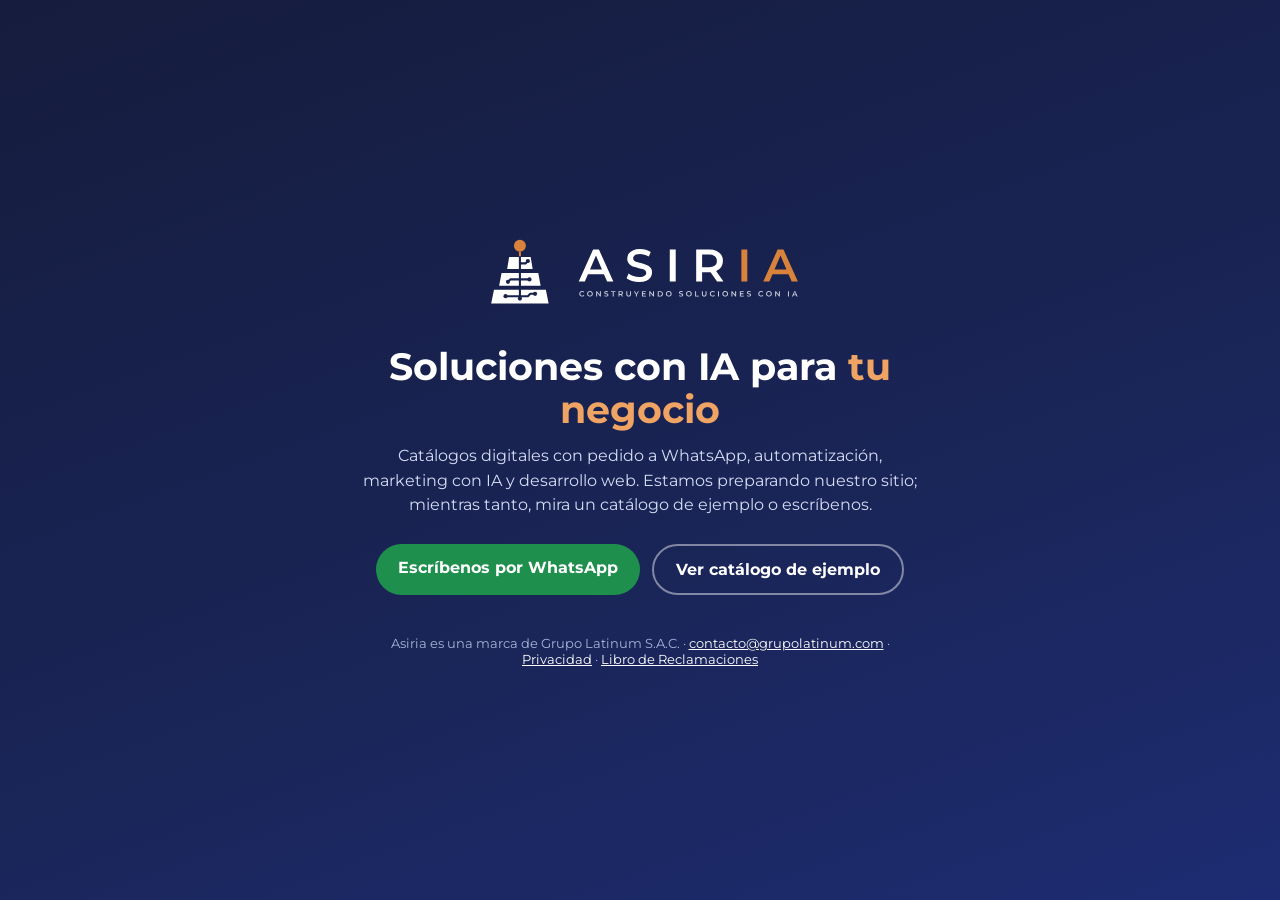
==== index.html @ de23687c "Sitio inicial de Asiria con plantilla de catálogos y demo Sabores del Norte Co-Authored-By: Claude O" ====
<!doctype html>
<html lang="es">
<head>
<meta charset="utf-8">
<meta name="viewport" content="width=device-width, initial-scale=1">
<title>Asiria · Soluciones con IA</title>
<meta name="description" content="Asiria, marca de Grupo Latinum S.A.C.: catálogos digitales, automatización, marketing con IA y desarrollo web.">
<link rel="icon" href="/img/asiria-favicon.svg" type="image/svg+xml">
<link href="https://fonts.googleapis.com/css2?family=Montserrat:wght@500;700;800&display=swap" rel="stylesheet">
<style>
:root{--navy:#1a2558;--cu:#d9823b}
*{box-sizing:border-box}
body{margin:0;min-height:100vh;display:grid;place-items:center;font-family:Montserrat,system-ui,sans-serif;background:linear-gradient(160deg,#151c3d,var(--navy) 60%,#1d2c72);color:#fff;padding:32px 16px;text-align:center}
main{max-width:560px}
img{width:min(320px,80vw);height:auto}
h1{font-size:clamp(26px,6vw,38px);margin:28px 0 12px;line-height:1.15}
h1 span{color:#f0a463}
p{color:#d6dcf5;line-height:1.55;margin:0 0 26px}
.btns{display:flex;gap:12px;justify-content:center;flex-wrap:wrap}
a.btn{display:inline-block;padding:14px 22px;border-radius:30px;font-weight:700;text-decoration:none}
.wa{background:#1f8f4e;color:#fff}
.ghost{border:2px solid rgba(255,255,255,.45);color:#fff}
a:focus-visible{outline:3px solid #f0a463;outline-offset:3px}
footer{margin-top:40px;font-size:13px;color:#aab3d8}
footer a{color:#fff}
</style>
</head>
<body>
<main>
  <img src="/img/asiria-horizontal-blanco.svg" alt="Asiria" width="401" height="100">
  <h1>Soluciones con IA para <span>tu negocio</span></h1>
  <p>Catálogos digitales con pedido a WhatsApp, automatización, marketing con IA y desarrollo web. Estamos preparando nuestro sitio; mientras tanto, mira un catálogo de ejemplo o escríbenos.</p>
  <div class="btns">
    <a class="btn wa" href="https://wa.me/51958736378?text=Hola%20Asiria%2C%20quiero%20m%C3%A1s%20informaci%C3%B3n">Escríbenos por WhatsApp</a>
    <a class="btn ghost" href="/c/sabores-del-norte/">Ver catálogo de ejemplo</a>
  </div>
  <footer>Asiria es una marca de Grupo Latinum S.A.C. · <a href="mailto:contacto@grupolatinum.com">contacto@grupolatinum.com</a> · <a href="https://grupolatinum.com/privacidad.html">Privacidad</a> · <a href="https://grupolatinum.com/libro-reclamaciones.html">Libro de Reclamaciones</a></footer>
</main>
</body>
</html>
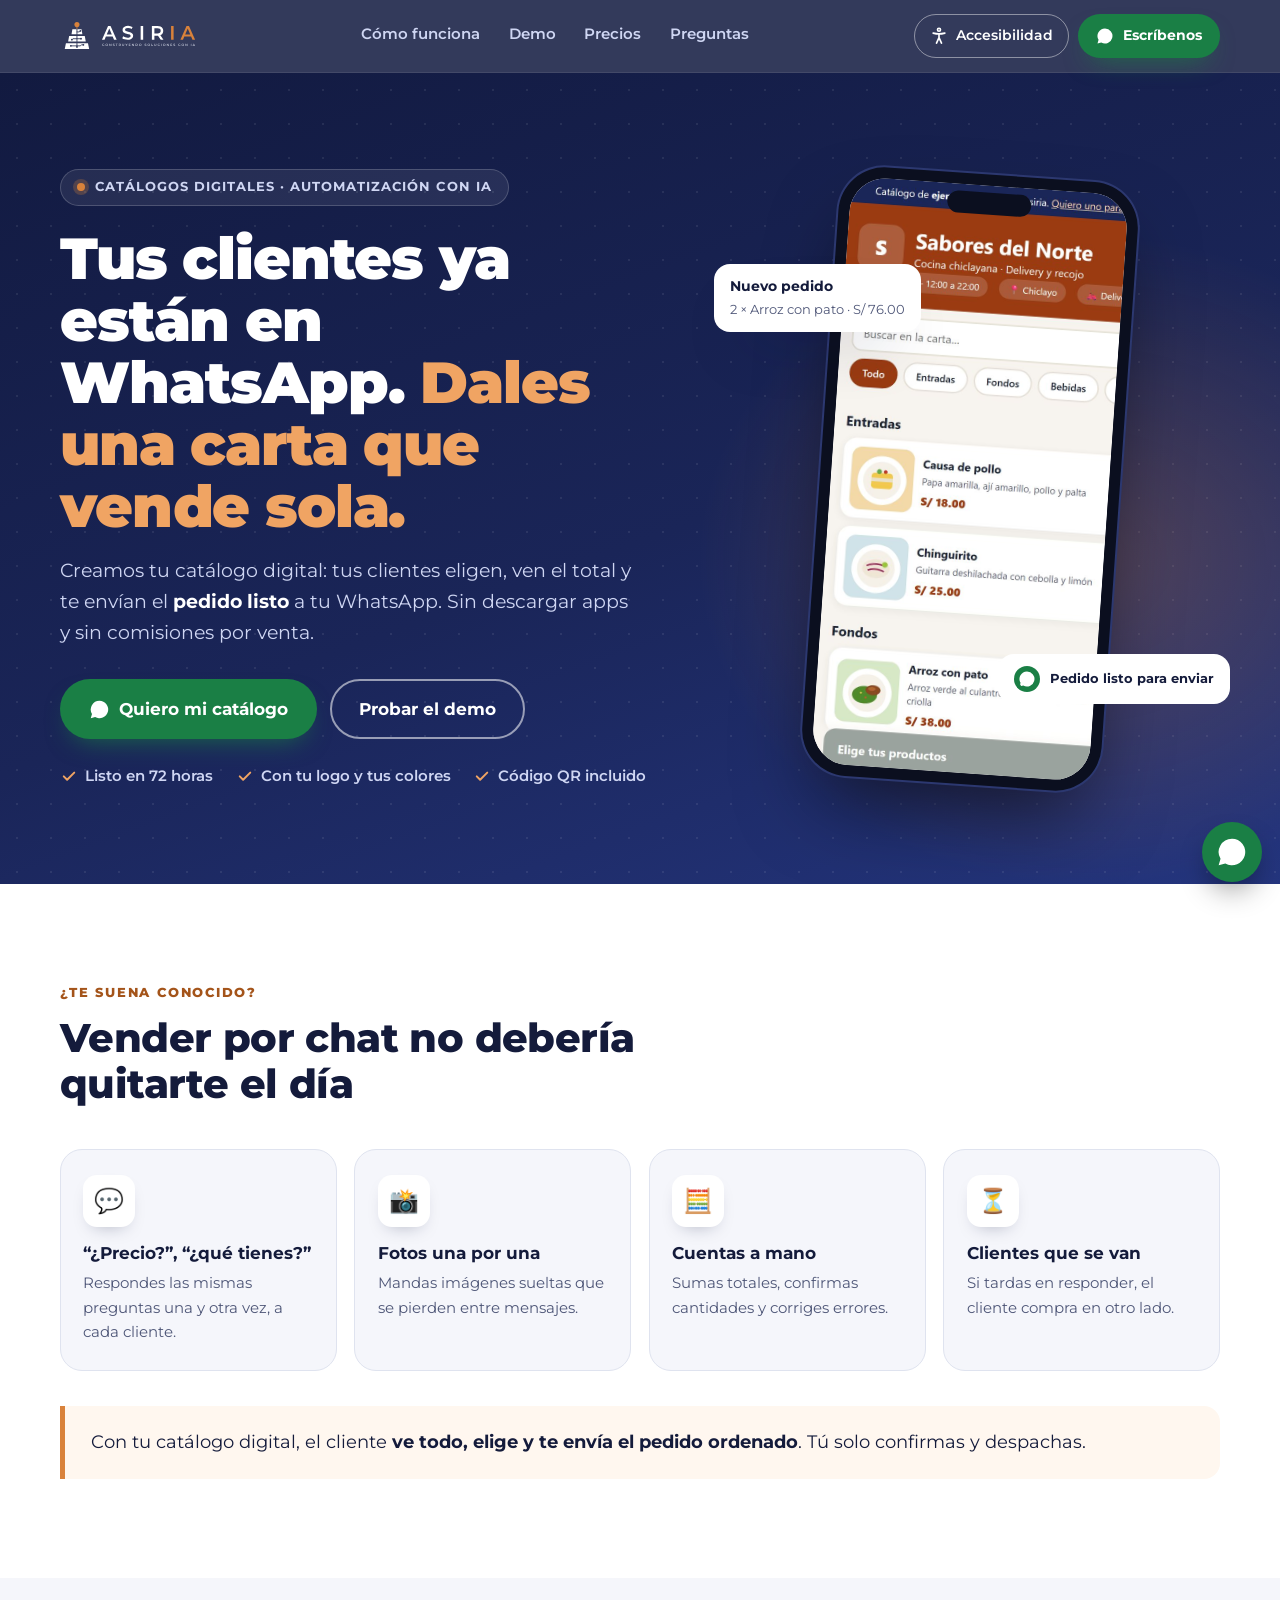
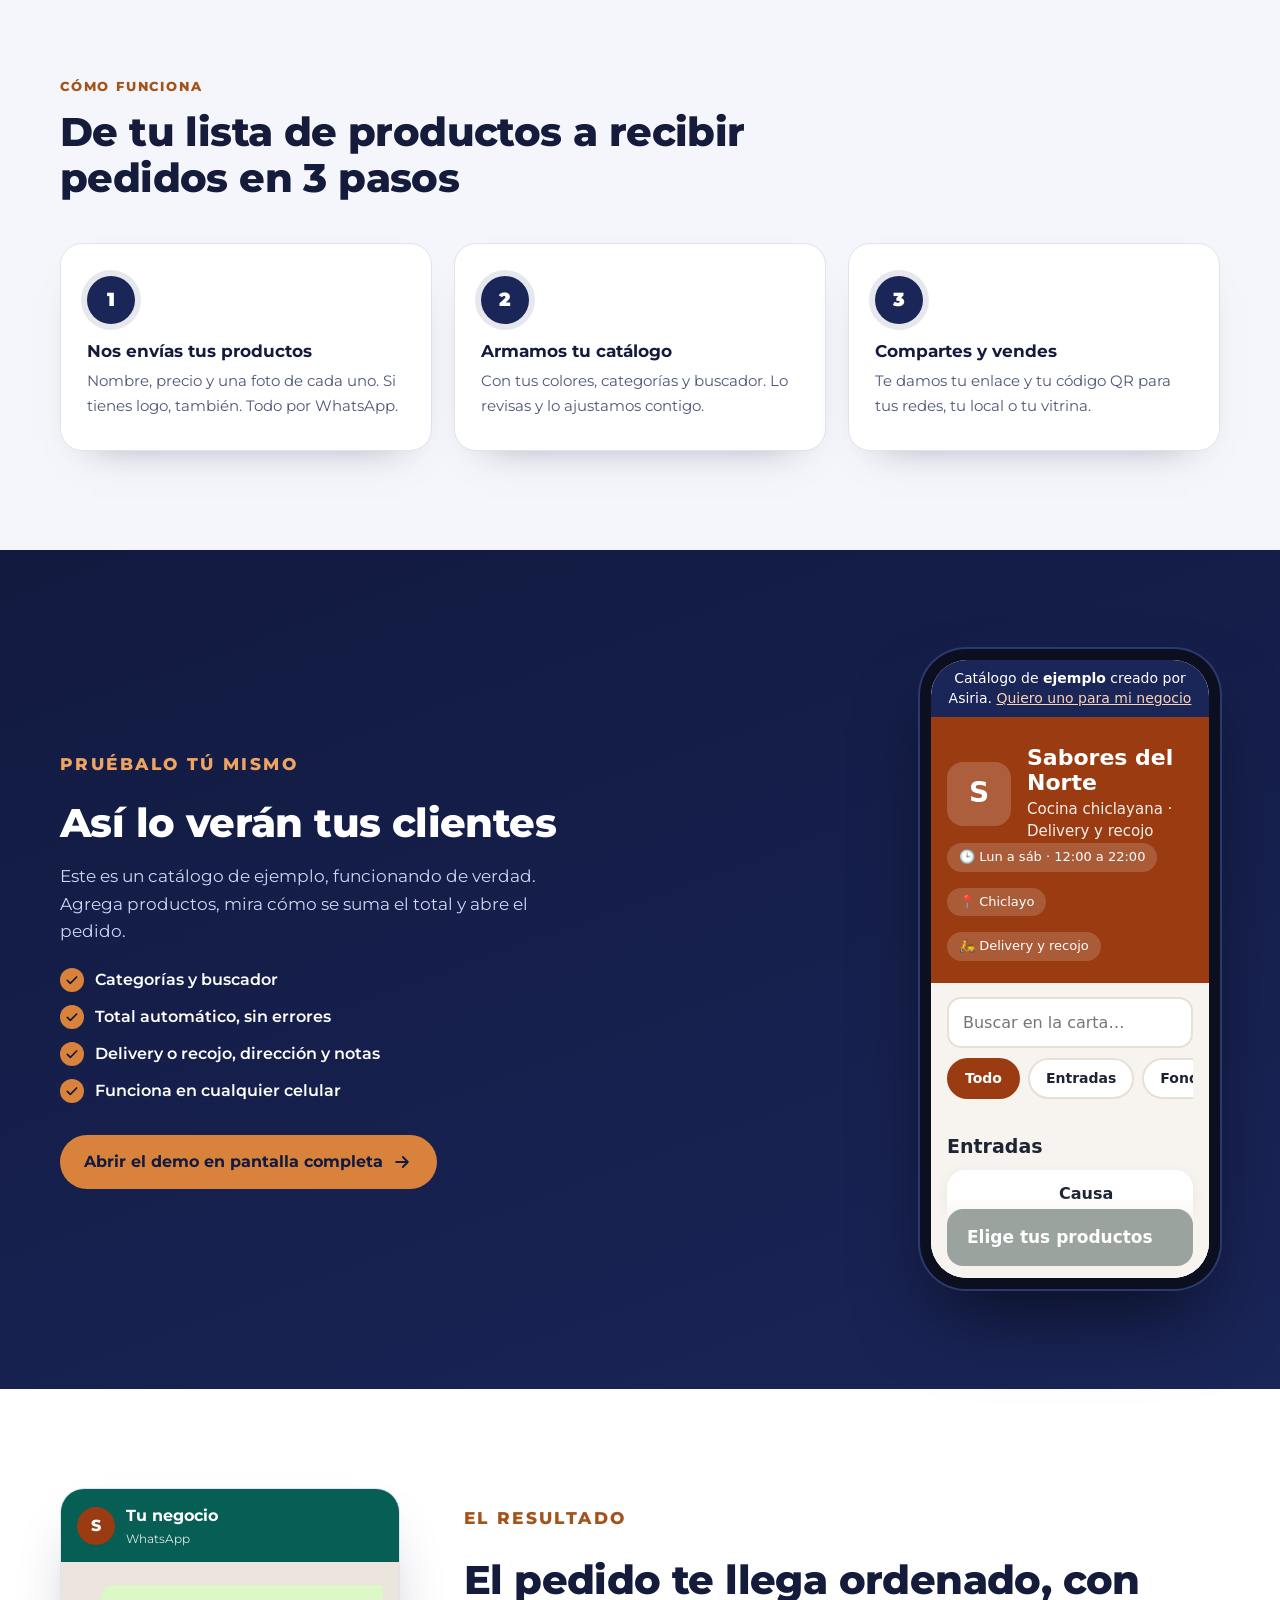
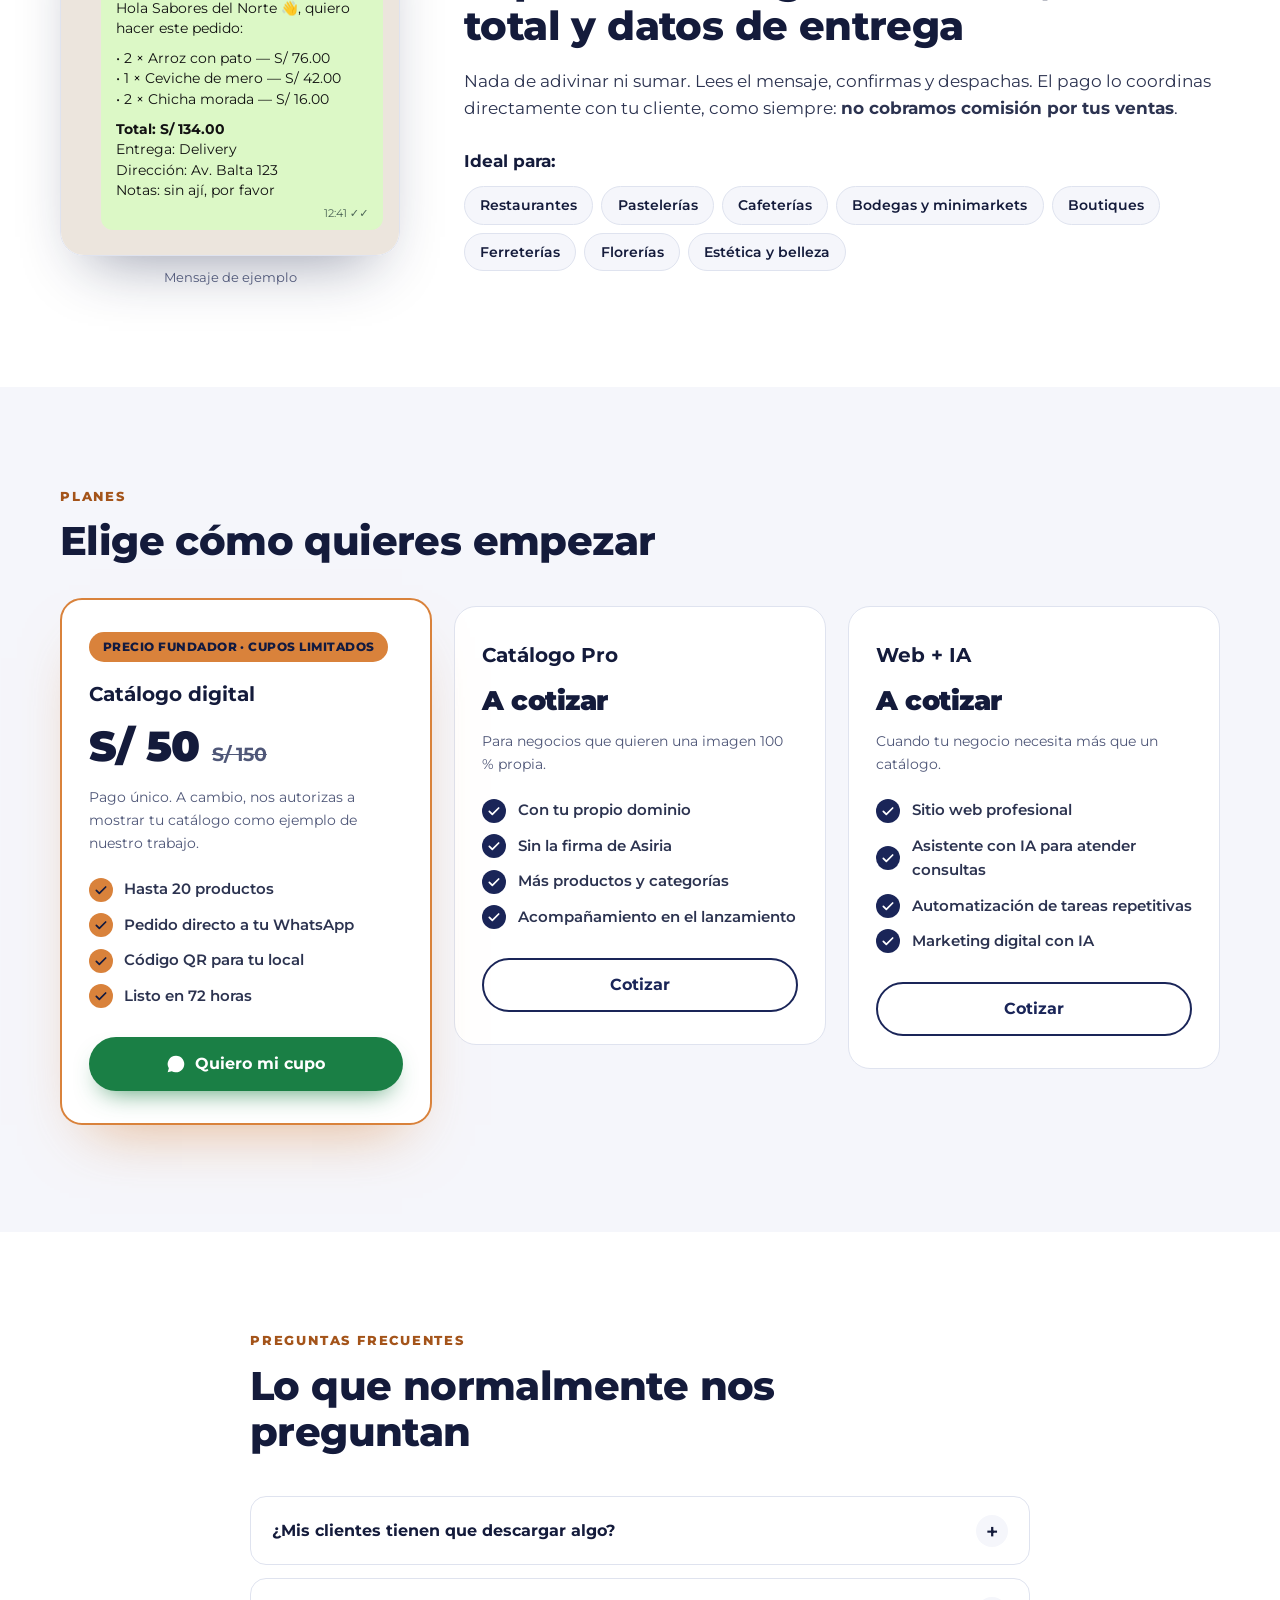
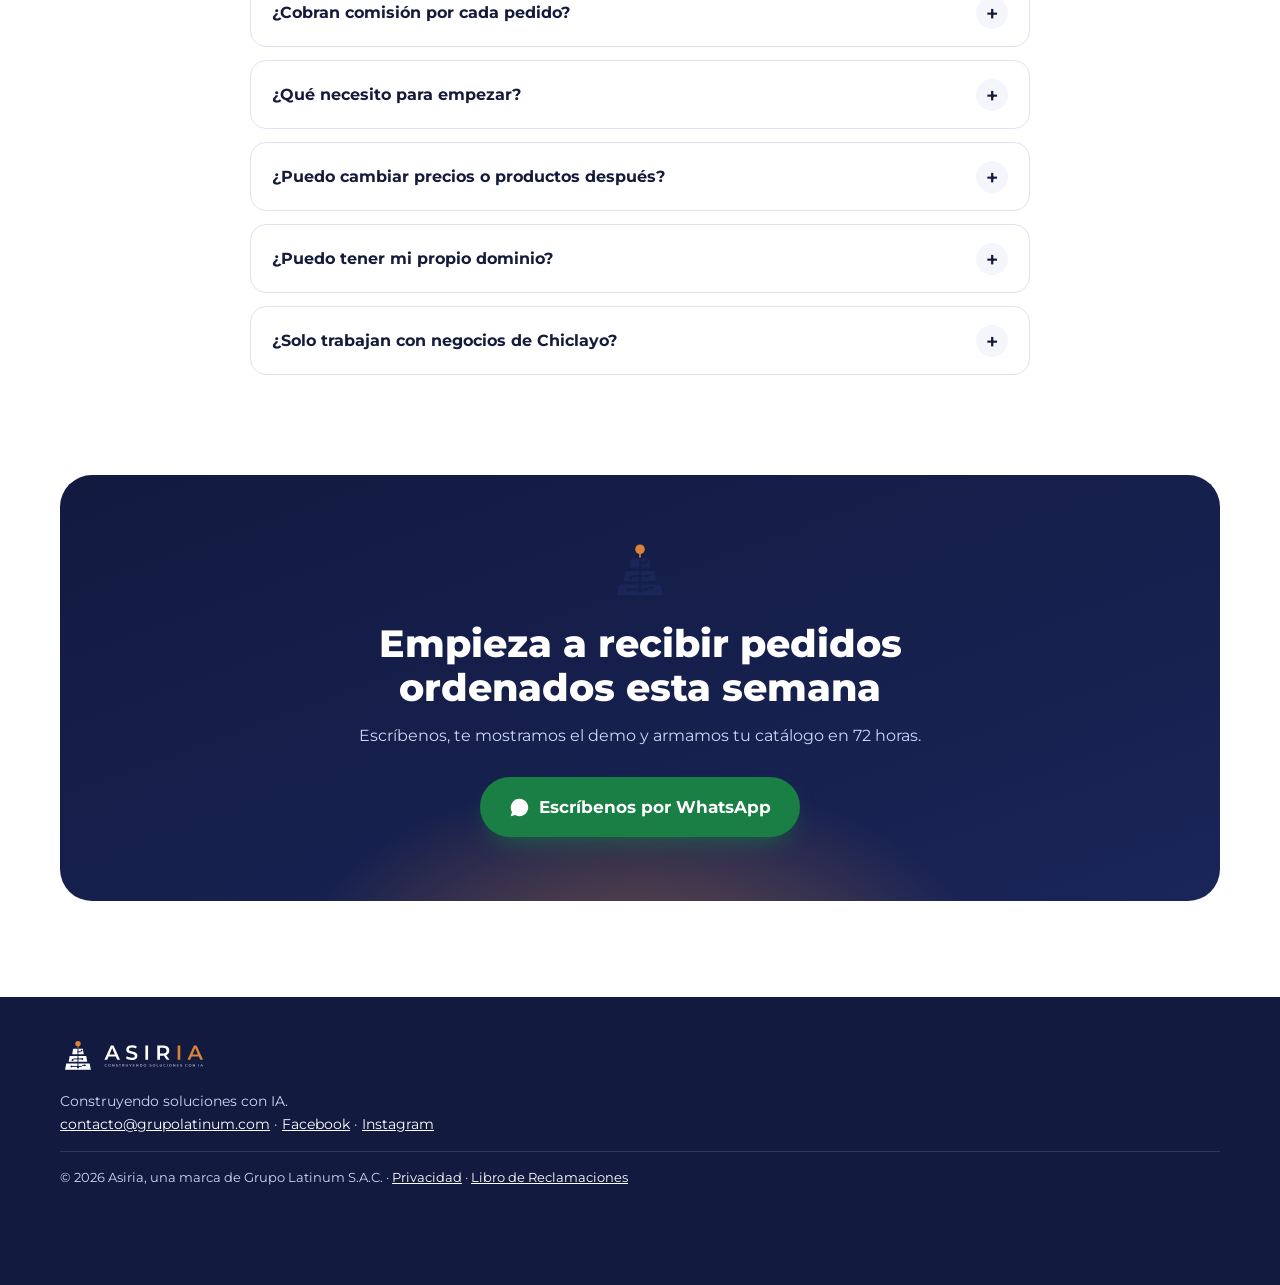
==== commit 1bda5409: "Nueva portada de Asiria enfocada en vender el catálogo digital Co-Authored-By: Claude Opus 5.5 <nore" ====
--- a/index.html
+++ b/index.html
@@ -3,38 +3,282 @@
 <head>
 <meta charset="utf-8">
 <meta name="viewport" content="width=device-width, initial-scale=1">
-<title>Asiria · Soluciones con IA</title>
-<meta name="description" content="Asiria, marca de Grupo Latinum S.A.C.: catálogos digitales, automatización, marketing con IA y desarrollo web.">
+<title>Asiria · Catálogos digitales con pedido a WhatsApp</title>
+<meta name="description" content="Creamos tu catálogo digital: tus clientes eligen, ven el total y te envían el pedido listo a tu WhatsApp. Sin apps y sin comisiones. Además, automatización y soluciones con IA para tu negocio.">
+<meta name="theme-color" content="#1a2558">
+<meta property="og:title" content="Asiria · Tu catálogo digital con pedido a WhatsApp">
+<meta property="og:description" content="Tus clientes eligen, ven el total y te envían el pedido listo. Sin apps y sin comisiones.">
+<meta property="og:type" content="website">
 <link rel="icon" href="/img/asiria-favicon.svg" type="image/svg+xml">
-<link href="https://fonts.googleapis.com/css2?family=Montserrat:wght@500;700;800&display=swap" rel="stylesheet">
-<style>
-:root{--navy:#1a2558;--cu:#d9823b}
-*{box-sizing:border-box}
-body{margin:0;min-height:100vh;display:grid;place-items:center;font-family:Montserrat,system-ui,sans-serif;background:linear-gradient(160deg,#151c3d,var(--navy) 60%,#1d2c72);color:#fff;padding:32px 16px;text-align:center}
-main{max-width:560px}
-img{width:min(320px,80vw);height:auto}
-h1{font-size:clamp(26px,6vw,38px);margin:28px 0 12px;line-height:1.15}
-h1 span{color:#f0a463}
-p{color:#d6dcf5;line-height:1.55;margin:0 0 26px}
-.btns{display:flex;gap:12px;justify-content:center;flex-wrap:wrap}
-a.btn{display:inline-block;padding:14px 22px;border-radius:30px;font-weight:700;text-decoration:none}
-.wa{background:#1f8f4e;color:#fff}
-.ghost{border:2px solid rgba(255,255,255,.45);color:#fff}
-a:focus-visible{outline:3px solid #f0a463;outline-offset:3px}
-footer{margin-top:40px;font-size:13px;color:#aab3d8}
-footer a{color:#fff}
-</style>
+<link rel="preconnect" href="https://fonts.googleapis.com">
+<link rel="preconnect" href="https://fonts.gstatic.com" crossorigin>
+<link href="https://fonts.googleapis.com/css2?family=Montserrat:wght@500;600;700;800;900&display=swap" rel="stylesheet">
+<link rel="stylesheet" href="/css/sitio.css?v=1">
+<script>
+  // Aplica las preferencias de accesibilidad antes de pintar la página
+  try {
+    const a = JSON.parse(localStorage.getItem('asiria-a11y') || '{}');
+    const h = document.documentElement;
+    if (a.size) h.dataset.size = a.size;
+    ['contrast', 'links', 'motion', 'spacing'].forEach(k => { if (a[k]) h.dataset[k] = 'on'; });
+  } catch (e) {}
+</script>
+<script src="/js/sitio.js?v=1" defer></script>
 </head>
 <body>
-<main>
-  <img src="/img/asiria-horizontal-blanco.svg" alt="Asiria" width="401" height="100">
-  <h1>Soluciones con IA para <span>tu negocio</span></h1>
-  <p>Catálogos digitales con pedido a WhatsApp, automatización, marketing con IA y desarrollo web. Estamos preparando nuestro sitio; mientras tanto, mira un catálogo de ejemplo o escríbenos.</p>
-  <div class="btns">
-    <a class="btn wa" href="https://wa.me/51958736378?text=Hola%20Asiria%2C%20quiero%20m%C3%A1s%20informaci%C3%B3n">Escríbenos por WhatsApp</a>
-    <a class="btn ghost" href="/c/sabores-del-norte/">Ver catálogo de ejemplo</a>
+<svg width="0" height="0" style="position:absolute" aria-hidden="true">
+  <symbol id="i-wa" viewBox="0 0 24 24"><path fill="currentColor" d="M12 2a10 10 0 0 0-8.6 15.1L2 22l5-1.3A10 10 0 1 0 12 2zm4.5 12.1c-.2-.1-1.5-.7-1.7-.8s-.4-.1-.6.1-.6.8-.8 1-.3.2-.5.1a6.7 6.7 0 0 1-3.3-2.9c-.2-.4.2-.4.7-1.3a.5.5 0 0 0 0-.5l-.8-1.8c-.2-.5-.4-.4-.6-.4h-.5a1 1 0 0 0-.7.3 3 3 0 0 0-.9 2.2 5.2 5.2 0 0 0 1.1 2.7 11.8 11.8 0 0 0 4.5 4c1.7.7 2.3.8 3.2.6a2.7 2.7 0 0 0 1.8-1.2 2.2 2.2 0 0 0 .2-1.3c-.1-.1-.3-.2-.5-.3z"/></symbol>
+  <symbol id="i-a11y" viewBox="0 0 24 24"><g fill="none" stroke="currentColor" stroke-width="2" stroke-linecap="round"><circle cx="12" cy="4.5" r="1.8"/><path d="M5 8.5c2.3.6 4.6 1 7 1s4.7-.4 7-1M12 9.5V14m0 0-3 6.5M12 14l3 6.5"/></g></symbol>
+  <symbol id="i-close" viewBox="0 0 24 24"><path d="M6 6l12 12M18 6 6 18" stroke="currentColor" stroke-width="2.2" stroke-linecap="round"/></symbol>
+  <symbol id="i-check" viewBox="0 0 24 24"><path d="m5 12.5 4.5 4.5L19 7.5" fill="none" stroke="currentColor" stroke-width="2.6" stroke-linecap="round" stroke-linejoin="round"/></symbol>
+  <symbol id="i-arrow" viewBox="0 0 24 24"><path d="M5 12h14m-6-6 6 6-6 6" fill="none" stroke="currentColor" stroke-width="2.2" stroke-linecap="round" stroke-linejoin="round"/></symbol>
+</svg>
+
+<a class="saltar" href="#contenido">Saltar al contenido principal</a>
+
+<header class="cabecera" id="cabecera">
+  <div class="contenedor cabecera__fila">
+    <a class="marca" href="/" aria-label="Asiria, inicio"><img src="/img/asiria-horizontal-blanco.svg" alt="" width="401" height="100"></a>
+    <nav class="menu" aria-label="Principal">
+      <a href="#como-funciona">Cómo funciona</a>
+      <a href="#demo">Demo</a>
+      <a href="#precios">Precios</a>
+      <a href="#preguntas">Preguntas</a>
+    </nav>
+    <div class="cabecera__acciones">
+      <button class="btn-a11y" id="a11yBtn" type="button" aria-expanded="false" aria-controls="a11yPanel">
+        <svg aria-hidden="true"><use href="#i-a11y"/></svg><span class="btn-a11y__texto">Accesibilidad</span>
+      </button>
+      <a class="btn btn--wa btn--chico" href="https://wa.me/51958736378?text=Hola%20Asiria%2C%20quiero%20mi%20cat%C3%A1logo%20digital">
+        <svg aria-hidden="true"><use href="#i-wa"/></svg><span>Escríbenos</span>
+      </a>
+    </div>
   </div>
-  <footer>Asiria es una marca de Grupo Latinum S.A.C. · <a href="mailto:contacto@grupolatinum.com">contacto@grupolatinum.com</a> · <a href="https://grupolatinum.com/privacidad.html">Privacidad</a> · <a href="https://grupolatinum.com/libro-reclamaciones.html">Libro de Reclamaciones</a></footer>
+
+  <section class="a11y" id="a11yPanel" role="dialog" aria-modal="false" aria-labelledby="a11yTitulo" hidden>
+    <div class="a11y__cab">
+      <h2 id="a11yTitulo">Opciones de accesibilidad</h2>
+      <button type="button" class="a11y__cerrar" id="a11yCerrar"><svg aria-hidden="true"><use href="#i-close"/></svg><span class="oculto">Cerrar opciones de accesibilidad</span></button>
+    </div>
+    <fieldset>
+      <legend>Tamaño del texto</legend>
+      <div class="a11y__seg">
+        <button type="button" data-size="" aria-pressed="true">A</button>
+        <button type="button" data-size="lg" aria-pressed="false"><span aria-hidden="true">A+</span><span class="oculto">Grande</span></button>
+        <button type="button" data-size="xl" aria-pressed="false"><span aria-hidden="true">A++</span><span class="oculto">Muy grande</span></button>
+      </div>
+    </fieldset>
+    <ul class="a11y__interruptores">
+      <li><button type="button" role="switch" aria-checked="false" data-toggle="contrast"><span>Alto contraste</span><i aria-hidden="true"></i></button></li>
+      <li><button type="button" role="switch" aria-checked="false" data-toggle="links"><span>Resaltar enlaces</span><i aria-hidden="true"></i></button></li>
+      <li><button type="button" role="switch" aria-checked="false" data-toggle="spacing"><span>Texto más espaciado</span><i aria-hidden="true"></i></button></li>
+      <li><button type="button" role="switch" aria-checked="false" data-toggle="motion"><span>Detener animaciones</span><i aria-hidden="true"></i></button></li>
+    </ul>
+    <button type="button" class="a11y__reset" id="a11yReset">Restablecer</button>
+    <a class="a11y__mas" href="https://grupolatinum.com/accesibilidad.html">Declaración de accesibilidad</a>
+  </section>
+</header>
+
+<main id="contenido">
+
+  <!-- 1. Portada -->
+  <section class="hero">
+    <div class="hero__fondo" aria-hidden="true"></div>
+    <div class="contenedor hero__grid">
+      <div class="hero__texto">
+        <p class="etiqueta"><i aria-hidden="true"></i>Catálogos digitales · Automatización con IA</p>
+        <h1>Tus clientes ya están en WhatsApp. <em>Dales una carta que vende sola.</em></h1>
+        <p class="hero__bajada">Creamos tu catálogo digital: tus clientes eligen, ven el total y te envían el <strong>pedido listo</strong> a tu WhatsApp. Sin descargar apps y sin comisiones por venta.</p>
+        <div class="hero__botones">
+          <a class="btn btn--wa btn--grande" href="https://wa.me/51958736378?text=Hola%20Asiria%2C%20quiero%20mi%20cat%C3%A1logo%20digital">
+            <svg aria-hidden="true"><use href="#i-wa"/></svg>Quiero mi catálogo
+          </a>
+          <a class="btn btn--linea btn--grande" href="#demo">Probar el demo</a>
+        </div>
+        <ul class="hero__puntos">
+          <li><svg aria-hidden="true"><use href="#i-check"/></svg>Listo en 72 horas</li>
+          <li><svg aria-hidden="true"><use href="#i-check"/></svg>Con tu logo y tus colores</li>
+          <li><svg aria-hidden="true"><use href="#i-check"/></svg>Código QR incluido</li>
+        </ul>
+      </div>
+      <div class="hero__visual" aria-hidden="true">
+        <div class="burbuja burbuja--1"><b>Nuevo pedido</b><span>2 × Arroz con pato · S/ 76.00</span></div>
+        <div class="burbuja burbuja--2"><svg><use href="#i-wa"/></svg><span>Pedido listo para enviar</span></div>
+        <div class="telefono telefono--hero">
+          <img src="/img/demo-catalogo.jpg" alt="" width="390" height="844">
+        </div>
+      </div>
+    </div>
+  </section>
+
+  <!-- 2. El problema -->
+  <section class="seccion" aria-labelledby="t-problema">
+    <div class="contenedor">
+      <p class="sobretitulo">¿Te suena conocido?</p>
+      <h2 id="t-problema" class="titulo">Vender por chat no debería quitarte el día</h2>
+      <ul class="dolores revelar">
+        <li><span class="dolores__emoji" aria-hidden="true">💬</span><h3>“¿Precio?”, “¿qué tienes?”</h3><p>Respondes las mismas preguntas una y otra vez, a cada cliente.</p></li>
+        <li><span class="dolores__emoji" aria-hidden="true">📸</span><h3>Fotos una por una</h3><p>Mandas imágenes sueltas que se pierden entre mensajes.</p></li>
+        <li><span class="dolores__emoji" aria-hidden="true">🧮</span><h3>Cuentas a mano</h3><p>Sumas totales, confirmas cantidades y corriges errores.</p></li>
+        <li><span class="dolores__emoji" aria-hidden="true">⏳</span><h3>Clientes que se van</h3><p>Si tardas en responder, el cliente compra en otro lado.</p></li>
+      </ul>
+      <p class="solucion revelar">Con tu catálogo digital, el cliente <strong>ve todo, elige y te envía el pedido ordenado</strong>. Tú solo confirmas y despachas.</p>
+    </div>
+  </section>
+
+  <!-- 3. Cómo funciona -->
+  <section class="seccion seccion--tinte" id="como-funciona" aria-labelledby="t-como">
+    <div class="contenedor">
+      <p class="sobretitulo">Cómo funciona</p>
+      <h2 id="t-como" class="titulo">De tu lista de productos a recibir pedidos en 3 pasos</h2>
+      <ol class="pasos revelar">
+        <li><span class="pasos__num">1</span><h3>Nos envías tus productos</h3><p>Nombre, precio y una foto de cada uno. Si tienes logo, también. Todo por WhatsApp.</p></li>
+        <li><span class="pasos__num">2</span><h3>Armamos tu catálogo</h3><p>Con tus colores, categorías y buscador. Lo revisas y lo ajustamos contigo.</p></li>
+        <li><span class="pasos__num">3</span><h3>Compartes y vendes</h3><p>Te damos tu enlace y tu código QR para tus redes, tu local o tu vitrina.</p></li>
+      </ol>
+    </div>
+  </section>
+
+  <!-- 4. Demo en vivo -->
+  <section class="seccion seccion--oscura" id="demo" aria-labelledby="t-demo">
+    <div class="contenedor demo">
+      <div class="demo__texto">
+        <p class="sobretitulo sobretitulo--claro">Pruébalo tú mismo</p>
+        <h2 id="t-demo" class="titulo titulo--claro">Así lo verán tus clientes</h2>
+        <p>Este es un catálogo de ejemplo, funcionando de verdad. Agrega productos, mira cómo se suma el total y abre el pedido.</p>
+        <ul class="lista-check">
+          <li><svg aria-hidden="true"><use href="#i-check"/></svg>Categorías y buscador</li>
+          <li><svg aria-hidden="true"><use href="#i-check"/></svg>Total automático, sin errores</li>
+          <li><svg aria-hidden="true"><use href="#i-check"/></svg>Delivery o recojo, dirección y notas</li>
+          <li><svg aria-hidden="true"><use href="#i-check"/></svg>Funciona en cualquier celular</li>
+        </ul>
+        <a class="btn btn--cobre" href="/c/sabores-del-norte/">Abrir el demo en pantalla completa <svg aria-hidden="true"><use href="#i-arrow"/></svg></a>
+      </div>
+      <div class="demo__telefono">
+        <div class="telefono">
+          <iframe src="/c/sabores-del-norte/" title="Catálogo digital de ejemplo: Sabores del Norte" loading="lazy"></iframe>
+        </div>
+      </div>
+    </div>
+  </section>
+
+  <!-- 5. Cómo llega el pedido -->
+  <section class="seccion" aria-labelledby="t-llega">
+    <div class="contenedor llega">
+      <div class="llega__chat revelar" aria-hidden="true">
+        <div class="chat">
+          <div class="chat__cab"><span class="chat__avatar">S</span><div><b>Tu negocio</b><small>WhatsApp</small></div></div>
+          <div class="chat__cuerpo">
+            <div class="chat__msg">
+              <p>Hola Sabores del Norte 👋, quiero hacer este pedido:</p>
+              <p>• 2 × Arroz con pato — S/ 76.00<br>• 1 × Ceviche de mero — S/ 42.00<br>• 2 × Chicha morada — S/ 16.00</p>
+              <p><b>Total: S/ 134.00</b><br>Entrega: Delivery<br>Dirección: Av. Balta 123<br>Notas: sin ají, por favor</p>
+              <small>12:41 ✓✓</small>
+            </div>
+          </div>
+        </div>
+        <p class="nota-ejemplo">Mensaje de ejemplo</p>
+      </div>
+      <div class="llega__texto">
+        <p class="sobretitulo">El resultado</p>
+        <h2 id="t-llega" class="titulo">El pedido te llega ordenado, con total y datos de entrega</h2>
+        <p>Nada de adivinar ni sumar. Lees el mensaje, confirmas y despachas. El pago lo coordinas directamente con tu cliente, como siempre: <strong>no cobramos comisión por tus ventas</strong>.</p>
+        <p class="ideal">Ideal para:</p>
+        <ul class="rubros">
+          <li>Restaurantes</li><li>Pastelerías</li><li>Cafeterías</li><li>Bodegas y minimarkets</li><li>Boutiques</li><li>Ferreterías</li><li>Florerías</li><li>Estética y belleza</li>
+        </ul>
+      </div>
+    </div>
+  </section>
+
+  <!-- 6. Precios -->
+  <section class="seccion seccion--tinte" id="precios" aria-labelledby="t-precios">
+    <div class="contenedor">
+      <p class="sobretitulo">Planes</p>
+      <h2 id="t-precios" class="titulo">Elige cómo quieres empezar</h2>
+      <div class="planes revelar">
+        <article class="plan plan--destacado">
+          <p class="plan__cinta">Precio fundador · cupos limitados</p>
+          <h3>Catálogo digital</h3>
+          <p class="plan__precio"><b>S/ 50</b> <s>S/ 150</s></p>
+          <p class="plan__nota">Pago único. A cambio, nos autorizas a mostrar tu catálogo como ejemplo de nuestro trabajo.</p>
+          <ul class="lista-check">
+            <li><svg aria-hidden="true"><use href="#i-check"/></svg>Hasta 20 productos</li>
+            <li><svg aria-hidden="true"><use href="#i-check"/></svg>Pedido directo a tu WhatsApp</li>
+            <li><svg aria-hidden="true"><use href="#i-check"/></svg>Código QR para tu local</li>
+            <li><svg aria-hidden="true"><use href="#i-check"/></svg>Listo en 72 horas</li>
+          </ul>
+          <a class="btn btn--wa" href="https://wa.me/51958736378?text=Hola%20Asiria%2C%20quiero%20un%20cupo%20de%20negocio%20fundador">
+            <svg aria-hidden="true"><use href="#i-wa"/></svg>Quiero mi cupo
+          </a>
+        </article>
+        <article class="plan">
+          <h3>Catálogo Pro</h3>
+          <p class="plan__precio"><b class="plan__cotiza">A cotizar</b></p>
+          <p class="plan__nota">Para negocios que quieren una imagen 100 % propia.</p>
+          <ul class="lista-check">
+            <li><svg aria-hidden="true"><use href="#i-check"/></svg>Con tu propio dominio</li>
+            <li><svg aria-hidden="true"><use href="#i-check"/></svg>Sin la firma de Asiria</li>
+            <li><svg aria-hidden="true"><use href="#i-check"/></svg>Más productos y categorías</li>
+            <li><svg aria-hidden="true"><use href="#i-check"/></svg>Acompañamiento en el lanzamiento</li>
+          </ul>
+          <a class="btn btn--linea-oscura" href="https://wa.me/51958736378?text=Hola%20Asiria%2C%20quiero%20cotizar%20el%20Cat%C3%A1logo%20Pro">Cotizar</a>
+        </article>
+        <article class="plan">
+          <h3>Web + IA</h3>
+          <p class="plan__precio"><b class="plan__cotiza">A cotizar</b></p>
+          <p class="plan__nota">Cuando tu negocio necesita más que un catálogo.</p>
+          <ul class="lista-check">
+            <li><svg aria-hidden="true"><use href="#i-check"/></svg>Sitio web profesional</li>
+            <li><svg aria-hidden="true"><use href="#i-check"/></svg>Asistente con IA para atender consultas</li>
+            <li><svg aria-hidden="true"><use href="#i-check"/></svg>Automatización de tareas repetitivas</li>
+            <li><svg aria-hidden="true"><use href="#i-check"/></svg>Marketing digital con IA</li>
+          </ul>
+          <a class="btn btn--linea-oscura" href="https://wa.me/51958736378?text=Hola%20Asiria%2C%20quiero%20cotizar%20una%20soluci%C3%B3n%20Web%20%2B%20IA">Cotizar</a>
+        </article>
+      </div>
+    </div>
+  </section>
+
+  <!-- 7. Preguntas -->
+  <section class="seccion" id="preguntas" aria-labelledby="t-preguntas">
+    <div class="contenedor contenedor--angosto">
+      <p class="sobretitulo">Preguntas frecuentes</p>
+      <h2 id="t-preguntas" class="titulo">Lo que normalmente nos preguntan</h2>
+      <div class="faq">
+        <details><summary>¿Mis clientes tienen que descargar algo?</summary><p>No. El catálogo se abre como una página web desde cualquier celular o computadora: con un enlace o escaneando tu código QR.</p></details>
+        <details><summary>¿Cobran comisión por cada pedido?</summary><p>No. Los pedidos llegan directo a tu WhatsApp y el pago lo coordinas tú con tu cliente, por el medio que ya usas.</p></details>
+        <details><summary>¿Qué necesito para empezar?</summary><p>El nombre de tu negocio, tu número de WhatsApp, tu horario y zona de entrega, y tu lista de productos con precio y una foto de cada uno. Si tienes logo, mejor.</p></details>
+        <details><summary>¿Puedo cambiar precios o productos después?</summary><p>Sí. Nos envías los cambios por WhatsApp y los publicamos por ti.</p></details>
+        <details><summary>¿Puedo tener mi propio dominio?</summary><p>Sí, con el plan Pro tu catálogo puede estar en tu propio dominio (por ejemplo, tunegocio.com) y sin la firma de Asiria.</p></details>
+        <details><summary>¿Solo trabajan con negocios de Chiclayo?</summary><p>No. Trabajamos de forma remota con negocios de todo el Perú y Latinoamérica.</p></details>
+      </div>
+    </div>
+  </section>
+
+  <!-- 8. Llamado final -->
+  <section class="final" aria-labelledby="t-final">
+    <div class="contenedor final__caja">
+      <img src="/img/asiria-simbolo-color.svg" alt="" width="64" height="64" class="final__simbolo">
+      <h2 id="t-final">Empieza a recibir pedidos ordenados esta semana</h2>
+      <p>Escríbenos, te mostramos el demo y armamos tu catálogo en 72 horas.</p>
+      <a class="btn btn--wa btn--grande" href="https://wa.me/51958736378?text=Hola%20Asiria%2C%20quiero%20mi%20cat%C3%A1logo%20digital">
+        <svg aria-hidden="true"><use href="#i-wa"/></svg>Escríbenos por WhatsApp
+      </a>
+    </div>
+  </section>
 </main>
+
+<footer class="pie">
+  <div class="contenedor pie__fila">
+    <img src="/img/asiria-horizontal-blanco.svg" alt="Asiria" width="160" height="40">
+    <p>Construyendo soluciones con IA.<br><a href="mailto:contacto@grupolatinum.com">contacto@grupolatinum.com</a> · <a href="https://www.facebook.com/AsiriaVirtual">Facebook</a> · <a href="https://www.instagram.com/asiria.ia/">Instagram</a></p>
+    <p class="pie__legal">© <span id="anio">2026</span> Asiria, una marca de Grupo Latinum S.A.C. · <a href="https://grupolatinum.com/privacidad.html">Privacidad</a> · <a href="https://grupolatinum.com/libro-reclamaciones.html">Libro de Reclamaciones</a></p>
+  </div>
+</footer>
+
+<a class="wa-flotante" href="https://wa.me/51958736378?text=Hola%20Asiria%2C%20quiero%20mi%20cat%C3%A1logo%20digital" aria-label="Escríbenos por WhatsApp">
+  <svg aria-hidden="true"><use href="#i-wa"/></svg>
+</a>
 </body>
 </html>
--- a/css/sitio.css
+++ b/css/sitio.css
@@ -0,0 +1,246 @@
+/* Sitio de Asiria · estilos de la portada */
+:root{
+  --navy:#1a2558;--navy-2:#121a40;--navy-3:#24357e;
+  --cobre:#d9823b;--cobre-claro:#f0a463;
+  --tinta:#141b3b;--texto:#2c3350;--suave:#4f5778;--linea:#dfe3ef;--tinte:#f5f6fb;--fondo:#fff;
+  --wa:#1a7f45;--wa-hover:#146a39;
+  --sobre-oscuro:#fff;--sobre-oscuro-suave:#cfd6f3;
+  --base:16px;--radio:22px;
+  --sombra:0 30px 60px -28px rgba(18,26,64,.45);
+  --ease:cubic-bezier(.2,.7,.2,1);
+}
+/* Preferencias del panel de accesibilidad */
+html[data-size="lg"]{--base:18px}
+html[data-size="xl"]{--base:20px}
+html[data-spacing="on"] body{letter-spacing:.05em;word-spacing:.14em;line-height:1.9}
+html[data-links="on"] main a:not(.btn),html[data-links="on"] .pie a{text-decoration:underline!important;text-decoration-thickness:2px!important;text-underline-offset:4px;background:#fff3a6;color:#000!important;border-radius:3px}
+html[data-contrast="on"]{--navy:#000;--navy-2:#000;--navy-3:#000;--cobre:#ffd400;--cobre-claro:#ffd400;--tinta:#000;--texto:#000;--suave:#000;--linea:#000;--tinte:#fff;--wa:#000;--wa-hover:#000;--sobre-oscuro-suave:#fff}
+html[data-contrast="on"] .hero__fondo,html[data-contrast="on"] .burbuja{display:none}
+html[data-contrast="on"] .plan,html[data-contrast="on"] .dolores li,html[data-contrast="on"] .pasos li,html[data-contrast="on"] details{border:2px solid #000}
+html[data-contrast="on"] .btn--wa,html[data-contrast="on"] .wa-flotante{border:2px solid #fff;outline:2px solid #000}
+html[data-motion="on"] *,html[data-motion="on"] *::before,html[data-motion="on"] *::after{animation:none!important;transition:none!important;scroll-behavior:auto!important}
+html[data-motion="on"] .revelar{opacity:1!important;transform:none!important}
+
+*,*::before,*::after{box-sizing:border-box;margin:0;padding:0}
+html{scroll-behavior:smooth;font-size:var(--base);scroll-padding-top:84px}
+body{font-family:Montserrat,system-ui,-apple-system,"Segoe UI",sans-serif;color:var(--texto);background:var(--fondo);line-height:1.6;-webkit-font-smoothing:antialiased}
+img,svg,iframe{display:block;max-width:100%}
+a{color:var(--navy)}
+button{font:inherit;color:inherit;cursor:pointer}
+ul,ol{list-style:none}
+:focus-visible{outline:3px solid var(--cobre-claro);outline-offset:3px;border-radius:6px}
+.oculto{position:absolute!important;width:1px;height:1px;overflow:hidden;clip:rect(0 0 0 0);white-space:nowrap}
+.saltar{position:absolute;left:16px;top:-60px;z-index:100;background:#fff;color:var(--navy);padding:.7rem 1rem;border-radius:10px;font-weight:700}
+.saltar:focus{top:12px}
+.contenedor{width:min(1160px,100% - 32px);margin-inline:auto}
+.contenedor--angosto{width:min(780px,100% - 32px)}
+
+/* Botones */
+.btn{display:inline-flex;align-items:center;justify-content:center;gap:.55rem;min-height:48px;padding:.75rem 1.4rem;border-radius:999px;font-weight:700;font-size:1rem;text-decoration:none;border:2px solid transparent;transition:transform .2s var(--ease),background .2s,box-shadow .2s}
+.btn svg{width:1.25em;height:1.25em;flex:none}
+.btn:hover{transform:translateY(-2px)}
+.btn--wa{background:var(--wa);color:#fff;box-shadow:0 12px 26px -12px rgba(26,127,69,.8)}
+.btn--wa:hover{background:var(--wa-hover)}
+.btn--linea{border-color:rgba(255,255,255,.55);color:#fff}
+.btn--linea:hover{background:rgba(255,255,255,.1)}
+.btn--linea-oscura{border-color:var(--navy);color:var(--navy)}
+.btn--linea-oscura:hover{background:var(--navy);color:#fff}
+.btn--cobre{background:var(--cobre);color:var(--navy-2)}
+.btn--cobre:hover{background:var(--cobre-claro)}
+.btn--grande{min-height:56px;padding:.9rem 1.7rem;font-size:1.05rem}
+.btn--chico{min-height:44px;padding:.5rem 1rem;font-size:.9rem}
+
+/* Cabecera */
+.cabecera{position:sticky;top:0;z-index:50;background:rgba(18,26,64,.86);backdrop-filter:blur(12px);-webkit-backdrop-filter:blur(12px);border-bottom:1px solid rgba(255,255,255,.08)}
+html[data-contrast="on"] .cabecera{background:#000}
+.cabecera__fila{display:flex;align-items:center;justify-content:space-between;gap:1rem;min-height:72px}
+.marca img{width:auto;height:34px}
+.menu{display:flex;gap:1.8rem}
+.menu a{color:var(--sobre-oscuro-suave);text-decoration:none;font-weight:600;font-size:.92rem;padding:.4rem 0;border-bottom:2px solid transparent}
+.menu a:hover{color:#fff;border-color:var(--cobre)}
+.cabecera__acciones{display:flex;align-items:center;gap:.6rem}
+.btn-a11y{display:inline-flex;align-items:center;gap:.45rem;min-height:44px;padding:0 .9rem;border:1.5px solid rgba(255,255,255,.45);border-radius:999px;background:none;color:#fff;font-size:.85rem;font-weight:600}
+.btn-a11y svg{width:20px;height:20px}
+.btn-a11y:hover,.btn-a11y[aria-expanded="true"]{background:#fff;color:var(--navy)}
+
+/* Panel de accesibilidad */
+.a11y{position:absolute;right:max(16px,calc((100% - 1160px)/2));top:calc(100% + .5rem);width:min(340px,calc(100% - 32px));padding:1.3rem;border-radius:18px;background:#fff;color:var(--texto);border:1px solid var(--linea);box-shadow:0 24px 50px -20px rgba(0,0,0,.45)}
+.a11y__cab{display:flex;align-items:center;justify-content:space-between;margin-bottom:1rem}
+.a11y__cab h2{font-size:1.05rem;color:var(--tinta)}
+.a11y__cerrar{display:grid;place-items:center;width:44px;height:44px;border:0;border-radius:10px;background:var(--tinte)}
+.a11y__cerrar svg{width:20px;height:20px}
+.a11y fieldset{border:0}
+.a11y legend{font-weight:600;font-size:.9rem;margin-bottom:.5rem;color:var(--tinta)}
+.a11y__seg{display:grid;grid-template-columns:repeat(3,1fr);gap:.4rem;margin-bottom:1rem}
+.a11y__seg button{min-height:44px;border:1.5px solid var(--linea);border-radius:10px;background:#fff;font-weight:700}
+.a11y__seg button[aria-pressed="true"]{border-color:var(--navy);background:var(--navy);color:#fff}
+.a11y__interruptores{display:grid;gap:.3rem;margin-bottom:1rem}
+.a11y__interruptores button{display:flex;align-items:center;justify-content:space-between;width:100%;min-height:48px;padding:0 .4rem 0 .8rem;border:0;border-radius:10px;background:none;text-align:left;font-size:.92rem}
+.a11y__interruptores button:hover{background:var(--tinte)}
+.a11y__interruptores i{position:relative;flex:none;width:44px;height:26px;border-radius:999px;background:#80879b;transition:background .2s}
+.a11y__interruptores i::after{content:"";position:absolute;top:3px;left:3px;width:20px;height:20px;border-radius:50%;background:#fff;transition:transform .2s}
+.a11y__interruptores [aria-checked="true"] i{background:var(--navy)}
+.a11y__interruptores [aria-checked="true"] i::after{transform:translateX(18px)}
+.a11y__reset{width:100%;min-height:44px;border:1.5px solid var(--linea);border-radius:10px;background:#fff;font-weight:600;font-size:.9rem}
+.a11y__mas{display:block;margin-top:.8rem;font-size:.85rem;text-align:center}
+
+/* Portada */
+.hero{position:relative;overflow:hidden;color:#fff;background:linear-gradient(160deg,var(--navy-2),var(--navy) 55%,var(--navy-3));padding:clamp(3rem,2rem + 5vw,6rem) 0 clamp(3.5rem,2rem + 5vw,6.5rem)}
+.hero__fondo{position:absolute;inset:0;background:radial-gradient(600px 500px at 85% 60%,rgba(217,130,59,.28),transparent 65%),radial-gradient(rgba(255,255,255,.08) 1.5px,transparent 1.5px) 0 0/34px 34px;pointer-events:none}
+.hero__grid{position:relative;display:grid;grid-template-columns:1.1fr .9fr;gap:3rem;align-items:center}
+.etiqueta{display:inline-flex;align-items:center;gap:.6rem;padding:.45rem 1rem;border-radius:999px;background:rgba(255,255,255,.08);border:1px solid rgba(255,255,255,.18);font-size:.8rem;font-weight:700;letter-spacing:.08em;text-transform:uppercase;color:var(--sobre-oscuro-suave)}
+.etiqueta i{width:8px;height:8px;border-radius:50%;background:var(--cobre);box-shadow:0 0 0 4px rgba(217,130,59,.25);animation:pulso 2s infinite}
+@keyframes pulso{50%{box-shadow:0 0 0 8px rgba(217,130,59,0)}}
+.hero h1{margin:1.3rem 0 1.1rem;font-size:clamp(2rem,1.2rem + 3.4vw,3.6rem);line-height:1.08;font-weight:900;letter-spacing:-.02em}
+.hero h1 em{font-style:normal;color:var(--cobre-claro)}
+.hero__bajada{font-size:clamp(1.02rem,.95rem + .35vw,1.2rem);color:var(--sobre-oscuro-suave);max-width:36rem}
+.hero__bajada strong{color:#fff}
+.hero__botones{display:flex;flex-wrap:wrap;gap:.8rem;margin:2rem 0 1.6rem}
+.hero__puntos{display:flex;flex-wrap:wrap;gap:.6rem 1.4rem;font-size:.92rem;font-weight:600;color:var(--sobre-oscuro-suave)}
+.hero__puntos li{display:flex;align-items:center;gap:.45rem}
+.hero__puntos svg{width:18px;height:18px;color:var(--cobre-claro)}
+.hero__visual{position:relative;display:grid;place-items:center;min-height:540px}
+
+/* Teléfono */
+.telefono{position:relative;width:300px;height:610px;padding:11px;border-radius:46px;background:#0b0f1f;box-shadow:0 0 0 2px #2c3870,0 40px 80px -20px rgba(0,0,0,.6)}
+.telefono::before{content:"";position:absolute;top:18px;left:50%;width:84px;height:22px;margin-left:-42px;border-radius:20px;background:#0b0f1f;z-index:2}
+.telefono img,.telefono iframe{width:100%;height:100%;border:0;border-radius:36px;background:#fff;object-fit:cover;object-position:top}
+.telefono--hero{transform:rotate(4deg);animation:flotar 6s ease-in-out infinite}
+@keyframes flotar{50%{transform:rotate(4deg) translateY(-12px)}}
+.burbuja{position:absolute;z-index:3;display:flex;align-items:center;gap:.6rem;padding:.75rem 1rem;border-radius:16px;background:#fff;color:var(--tinta);box-shadow:var(--sombra);font-size:.82rem}
+.burbuja b{display:block;font-size:.85rem}
+.burbuja--1{left:-6px;top:90px;flex-direction:column;align-items:flex-start;gap:.1rem;animation:flotar2 5s ease-in-out infinite}
+.burbuja--1 span{color:var(--suave)}
+.burbuja--2{right:-10px;bottom:80px;font-weight:700;animation:flotar2 5s ease-in-out 1.5s infinite}
+.burbuja--2 svg{width:26px;height:26px;color:#fff;background:var(--wa);border-radius:50%;padding:4px}
+@keyframes flotar2{50%{transform:translateY(-8px)}}
+
+/* Secciones */
+.seccion{padding:clamp(4rem,3rem + 4vw,6.5rem) 0}
+.seccion--tinte{background:var(--tinte)}
+.seccion--oscura{background:linear-gradient(160deg,var(--navy-2),var(--navy));color:var(--sobre-oscuro-suave)}
+.sobretitulo{font-size:.8rem;font-weight:800;letter-spacing:.14em;text-transform:uppercase;color:#a4541a;margin-bottom:.7rem}
+.sobretitulo--claro{color:var(--cobre-claro)}
+html[data-contrast="on"] .sobretitulo{color:#000}
+html[data-contrast="on"] .sobretitulo--claro{color:#ffd400}
+.titulo{font-size:clamp(1.6rem,1.1rem + 2vw,2.5rem);line-height:1.15;font-weight:800;color:var(--tinta);letter-spacing:-.015em;max-width:46rem;margin-bottom:2.6rem}
+.titulo--claro{color:#fff;margin-bottom:1rem}
+
+.dolores{display:grid;grid-template-columns:repeat(4,1fr);gap:1.1rem}
+.dolores li{padding:1.6rem 1.4rem;border-radius:var(--radio);background:var(--tinte);border:1px solid var(--linea)}
+.dolores__emoji{display:grid;place-items:center;width:52px;height:52px;border-radius:14px;background:#fff;font-size:1.5rem;margin-bottom:1rem;box-shadow:0 8px 18px -10px rgba(18,26,64,.35)}
+.dolores h3,.pasos h3{font-size:1.05rem;color:var(--tinta);margin-bottom:.4rem;line-height:1.3}
+.dolores p,.pasos p{font-size:.95rem;color:var(--suave)}
+.solucion{margin-top:2.2rem;padding:1.4rem 1.6rem;border-left:5px solid var(--cobre);border-radius:0 16px 16px 0;background:#fff7ef;font-size:1.1rem;color:var(--tinta)}
+html[data-contrast="on"] .solucion{background:#fff;border:2px solid #000}
+
+.pasos{display:grid;grid-template-columns:repeat(3,1fr);gap:1.4rem;counter-reset:p}
+.pasos li{position:relative;padding:2rem 1.6rem;border-radius:var(--radio);background:#fff;border:1px solid var(--linea);box-shadow:0 20px 40px -32px rgba(18,26,64,.5)}
+.pasos__num{display:grid;place-items:center;width:48px;height:48px;border-radius:50%;background:var(--navy);color:#fff;font-weight:900;font-size:1.2rem;margin-bottom:1.1rem;box-shadow:0 0 0 6px rgba(26,37,88,.1)}
+
+/* Demo */
+.demo{display:grid;grid-template-columns:1fr auto;gap:3.5rem;align-items:center}
+.demo__texto>p{font-size:1.08rem;margin-bottom:1.4rem;max-width:32rem}
+.demo .lista-check{margin-bottom:2rem}
+.demo .lista-check li{color:#fff}
+.demo .lista-check svg{background:var(--cobre);color:var(--navy-2)}
+.demo__telefono .telefono{height:640px}
+.demo__telefono .telefono::before{display:none}
+.lista-check{display:grid;gap:.7rem}
+.lista-check li{display:flex;align-items:center;gap:.7rem;font-weight:600}
+.lista-check svg{flex:none;width:24px;height:24px;padding:4px;border-radius:50%;background:var(--navy);color:#fff}
+
+/* Cómo llega */
+.llega{display:grid;grid-template-columns:auto 1fr;gap:4rem;align-items:center}
+.chat{width:340px;border-radius:24px;overflow:hidden;box-shadow:var(--sombra);border:1px solid var(--linea)}
+.chat__cab{display:flex;align-items:center;gap:.7rem;padding:.9rem 1rem;background:#075e54;color:#fff}
+.chat__cab small{display:block;font-size:.75rem;opacity:.85}
+.chat__avatar{display:grid;place-items:center;width:38px;height:38px;border-radius:50%;background:#9a3b12;font-weight:800}
+.chat__cuerpo{padding:1.4rem 1rem 1.6rem;background:#ece5dd}
+.chat__msg{margin-left:auto;max-width:92%;padding:.8rem .9rem .5rem;border-radius:12px 0 12px 12px;background:#dcf8c6;color:#111;font-size:.85rem;line-height:1.5}
+.chat__msg p+p{margin-top:.6rem}
+.chat__msg small{display:block;text-align:right;color:#4b6455;font-size:.7rem;margin-top:.3rem}
+.nota-ejemplo{margin-top:.7rem;text-align:center;font-size:.8rem;color:var(--suave)}
+.llega__texto>p{font-size:1.05rem;margin-bottom:1.6rem}
+.llega__texto .titulo{margin-bottom:1.2rem}
+.ideal{font-weight:700;color:var(--tinta);margin-bottom:.7rem!important}
+.rubros{display:flex;flex-wrap:wrap;gap:.5rem}
+.rubros li{padding:.45rem .95rem;border-radius:999px;background:var(--tinte);border:1px solid var(--linea);font-size:.88rem;font-weight:600;color:var(--tinta)}
+
+/* Planes */
+.planes{display:grid;grid-template-columns:repeat(3,1fr);gap:1.4rem;align-items:start}
+.plan{display:flex;flex-direction:column;gap:1rem;padding:2rem 1.7rem;border-radius:var(--radio);background:#fff;border:1px solid var(--linea)}
+.plan h3{font-size:1.25rem;color:var(--tinta)}
+.plan__precio{display:flex;align-items:baseline;gap:.8rem}
+.plan__precio b{font-size:2.6rem;font-weight:900;color:var(--tinta);letter-spacing:-.02em;line-height:1}
+.plan__precio s{font-size:1.2rem;font-weight:700;color:var(--suave)}
+.plan__precio .plan__cotiza{font-size:1.7rem}
+.plan__nota{font-size:.9rem;color:var(--suave)}
+.plan .lista-check{margin:.4rem 0 .8rem;font-size:.95rem}
+.plan .btn{margin-top:auto}
+.plan--destacado{position:relative;border:2px solid var(--cobre);box-shadow:0 30px 60px -30px rgba(217,130,59,.6);transform:translateY(-8px)}
+.plan__cinta{align-self:flex-start;padding:.35rem .85rem;border-radius:999px;background:var(--cobre);color:var(--navy-2);font-size:.75rem;font-weight:800;letter-spacing:.04em;text-transform:uppercase}
+.plan--destacado .lista-check svg{background:var(--cobre);color:var(--navy-2)}
+
+/* Preguntas */
+.faq{display:grid;gap:.8rem}
+details{border:1px solid var(--linea);border-radius:16px;background:#fff}
+summary{display:flex;justify-content:space-between;align-items:center;gap:1rem;padding:1.1rem 1.3rem;font-weight:700;color:var(--tinta);cursor:pointer;list-style:none;min-height:56px}
+summary::-webkit-details-marker{display:none}
+summary::after{content:"+";flex:none;display:grid;place-items:center;width:32px;height:32px;border-radius:50%;background:var(--tinte);font-size:1.3rem;font-weight:600;transition:transform .2s}
+details[open] summary::after{transform:rotate(45deg)}
+details p{padding:0 1.3rem 1.2rem;color:var(--suave)}
+
+/* Llamado final */
+.final{padding:0 0 clamp(4rem,3rem + 4vw,6rem)}
+.final__caja{position:relative;overflow:hidden;text-align:center;padding:clamp(2.6rem,2rem + 3vw,4rem) 1.5rem;border-radius:32px;color:#fff;background:radial-gradient(500px 300px at 50% 120%,rgba(217,130,59,.45),transparent 70%),linear-gradient(160deg,var(--navy-2),var(--navy))}
+.final__simbolo{margin:0 auto 1.2rem;width:64px;height:64px}
+.final h2{font-size:clamp(1.6rem,1.1rem + 2vw,2.4rem);line-height:1.15;font-weight:800;max-width:36rem;margin:0 auto .8rem}
+.final p{color:var(--sobre-oscuro-suave);margin-bottom:1.8rem}
+
+/* Pie */
+.pie{background:var(--navy-2);color:var(--sobre-oscuro-suave);padding:2.6rem 0 6rem;font-size:.88rem}
+.pie__fila{display:grid;gap:1rem}
+.pie img{height:36px;width:auto}
+.pie a{color:#fff}
+.pie__legal{padding-top:1rem;border-top:1px solid rgba(255,255,255,.12);font-size:.8rem}
+
+/* Botón flotante de WhatsApp */
+.wa-flotante{position:fixed;right:18px;bottom:18px;z-index:40;display:grid;place-items:center;width:60px;height:60px;border-radius:50%;background:var(--wa);color:#fff;box-shadow:0 14px 30px -8px rgba(0,0,0,.45);transition:transform .2s}
+.wa-flotante:hover{transform:scale(1.07)}
+.wa-flotante svg{width:32px;height:32px}
+
+/* Aparición suave al hacer scroll */
+.js .revelar{opacity:0;transform:translateY(24px);transition:opacity .7s var(--ease),transform .7s var(--ease)}
+.js .revelar.visible{opacity:1;transform:none}
+
+@media (prefers-reduced-motion:reduce){
+  *,*::before,*::after{animation:none!important;transition:none!important;scroll-behavior:auto!important}
+  .js .revelar{opacity:1;transform:none}
+}
+
+/* Tablet y celular */
+@media (max-width:980px){
+  .menu{display:none}
+  .hero__grid,.demo,.llega{grid-template-columns:1fr}
+  .hero__visual{min-height:0;margin-top:1rem}
+  .dolores{grid-template-columns:repeat(2,1fr)}
+  .pasos,.planes{grid-template-columns:1fr}
+  .plan--destacado{transform:none}
+  .demo__telefono{justify-self:center}
+  .llega__chat{justify-self:center;order:2}
+}
+@media (max-width:560px){
+  .btn-a11y__texto,.cabecera .btn--chico span{position:absolute;width:1px;height:1px;overflow:hidden;clip:rect(0 0 0 0)}
+  .cabecera .btn--chico{padding:0;width:44px}
+  .btn-a11y{padding:0;width:44px;justify-content:center}
+  .marca img{height:28px}
+  .dolores{grid-template-columns:1fr}
+  .hero__botones .btn{width:100%}
+  .telefono{width:min(280px,82vw);height:570px}
+  .telefono--hero{transform:none;animation:none}
+  .demo__telefono .telefono{height:600px}
+  .burbuja--1{left:0;top:40px}
+  .burbuja--2{right:0;bottom:40px}
+  .chat{width:min(340px,calc(100vw - 32px))}
+}
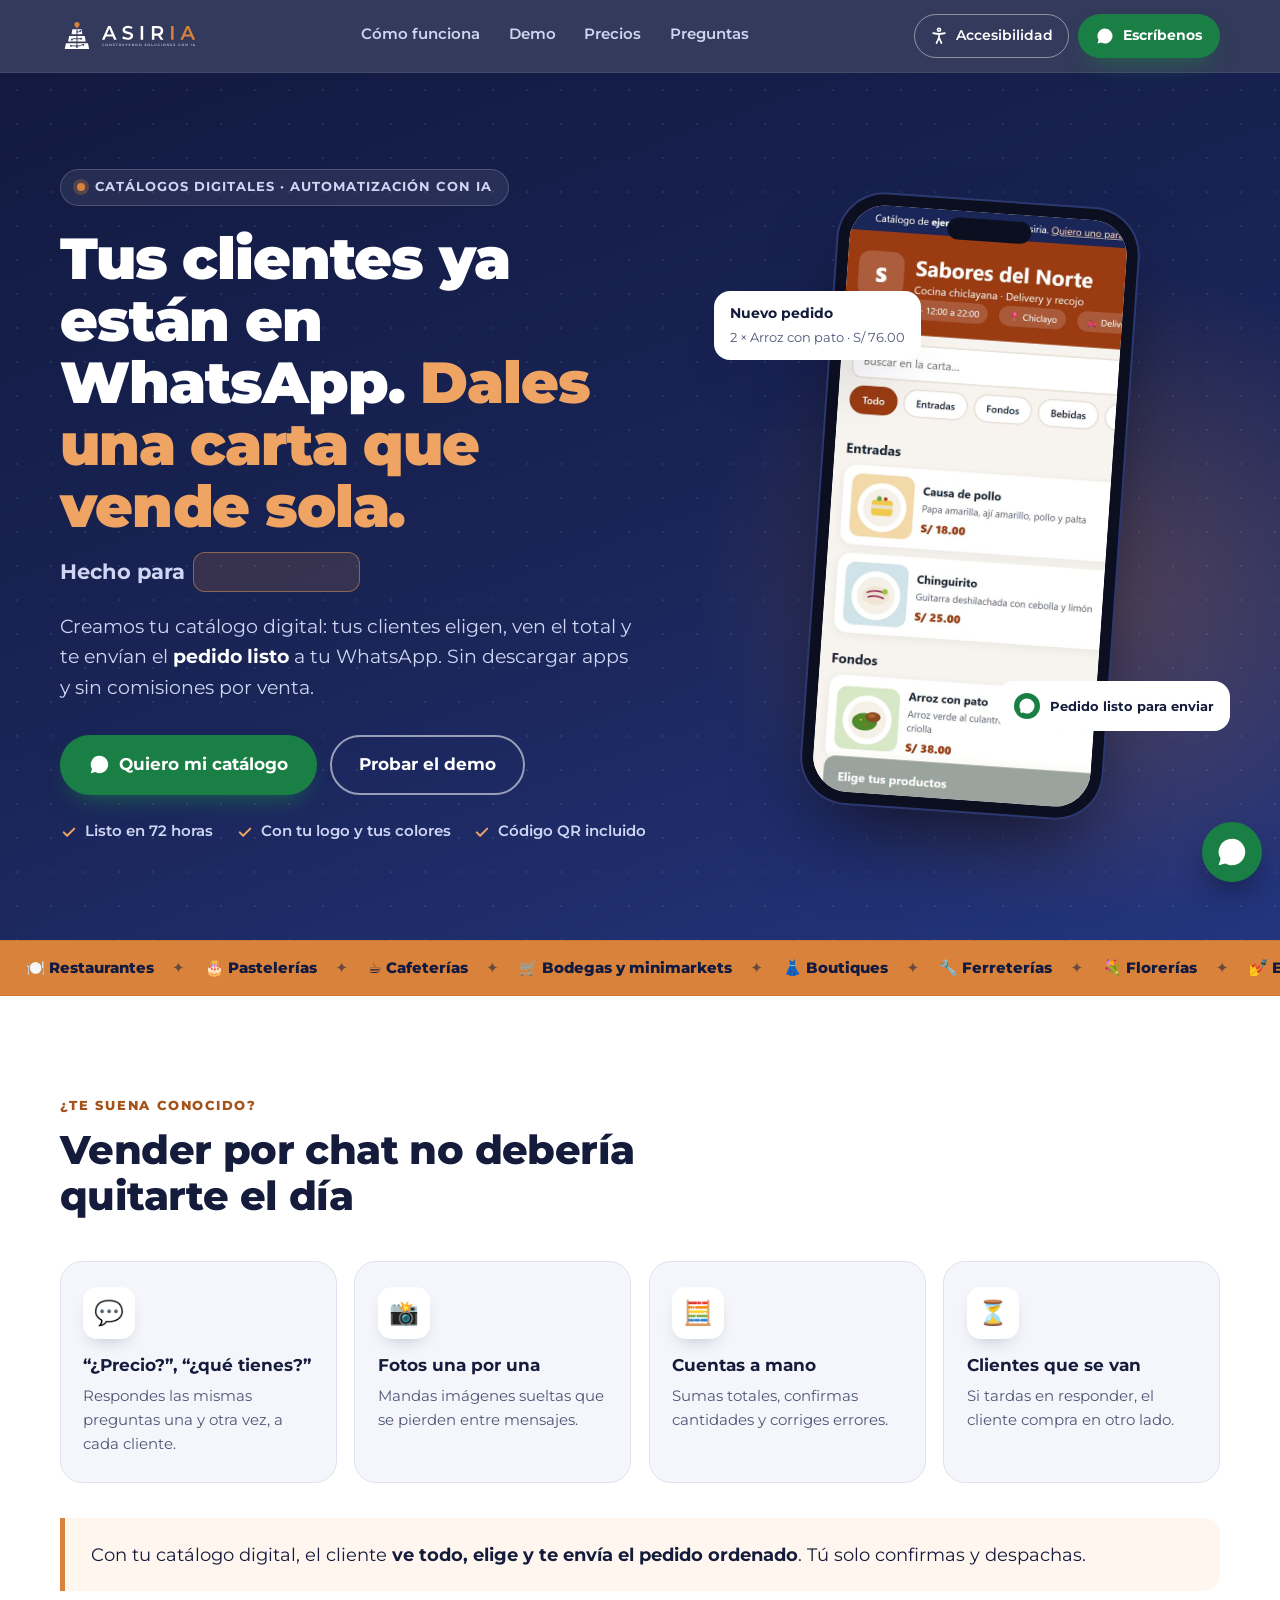
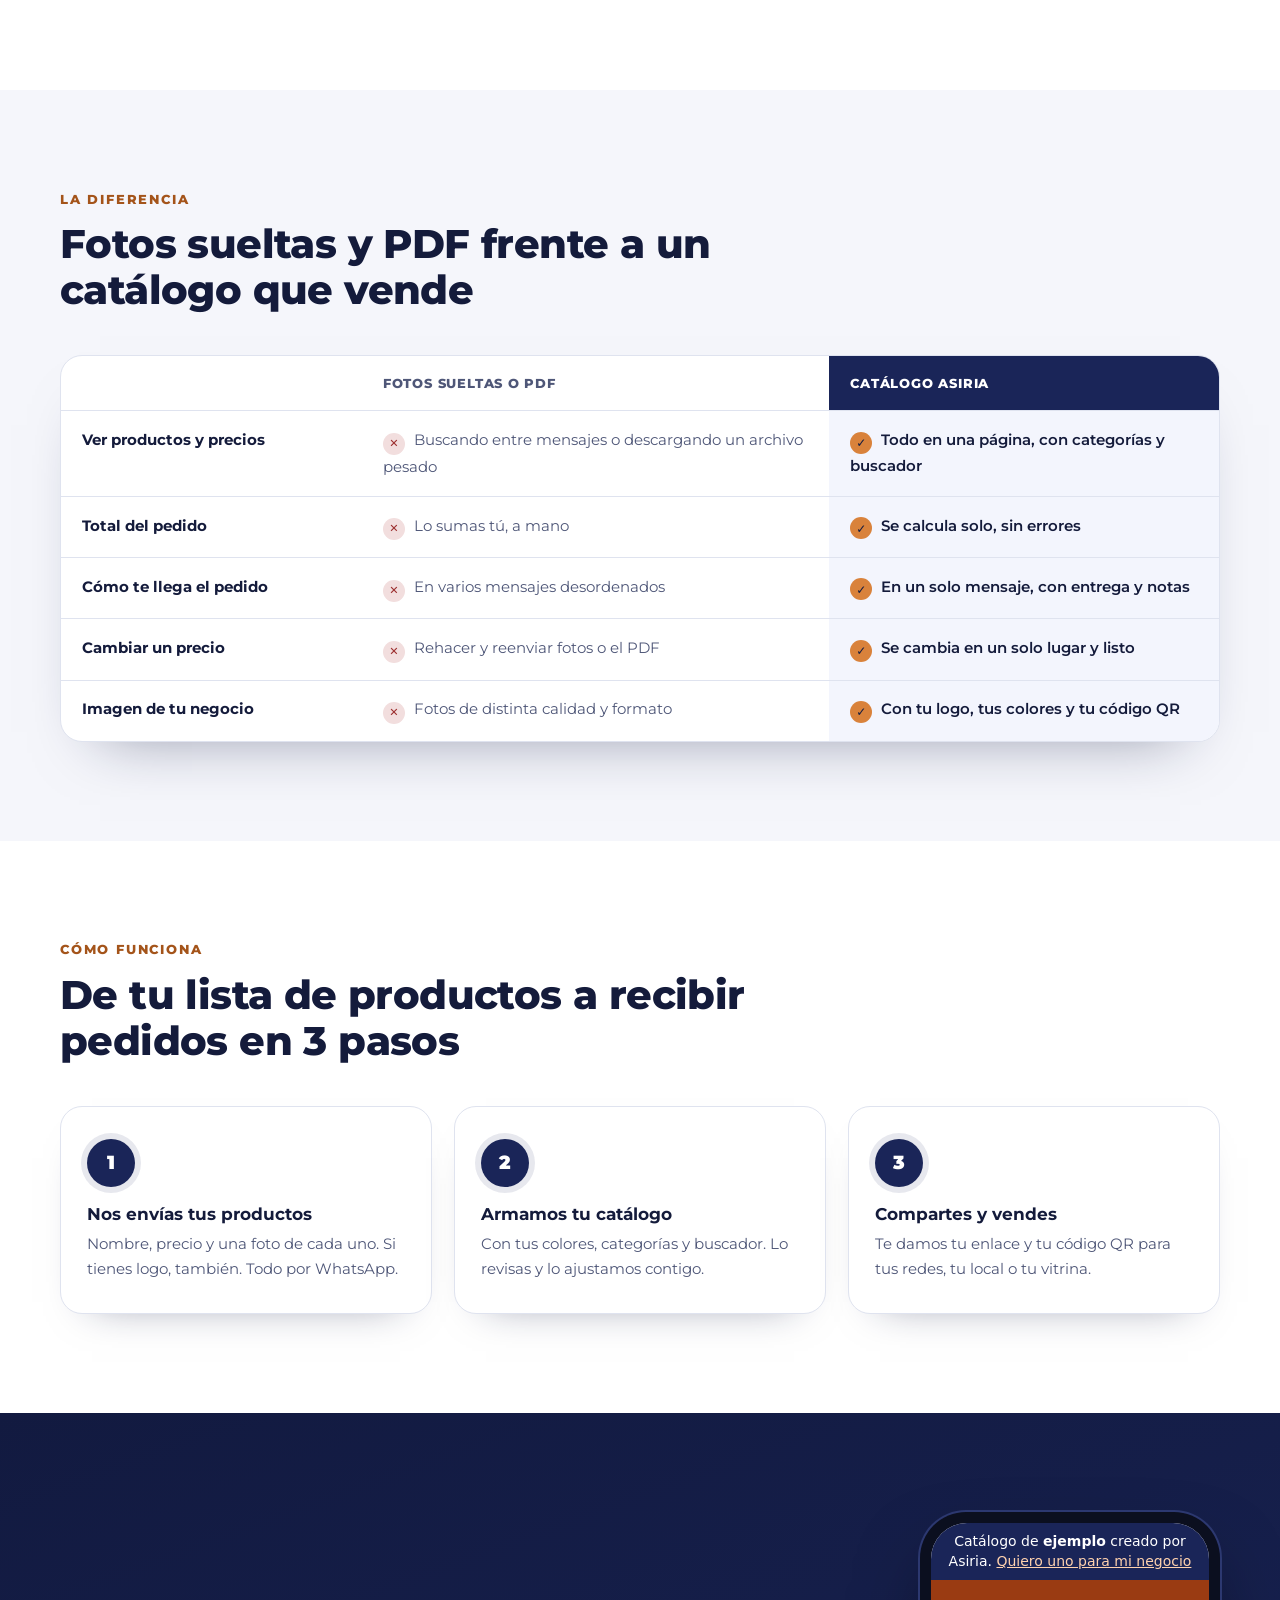
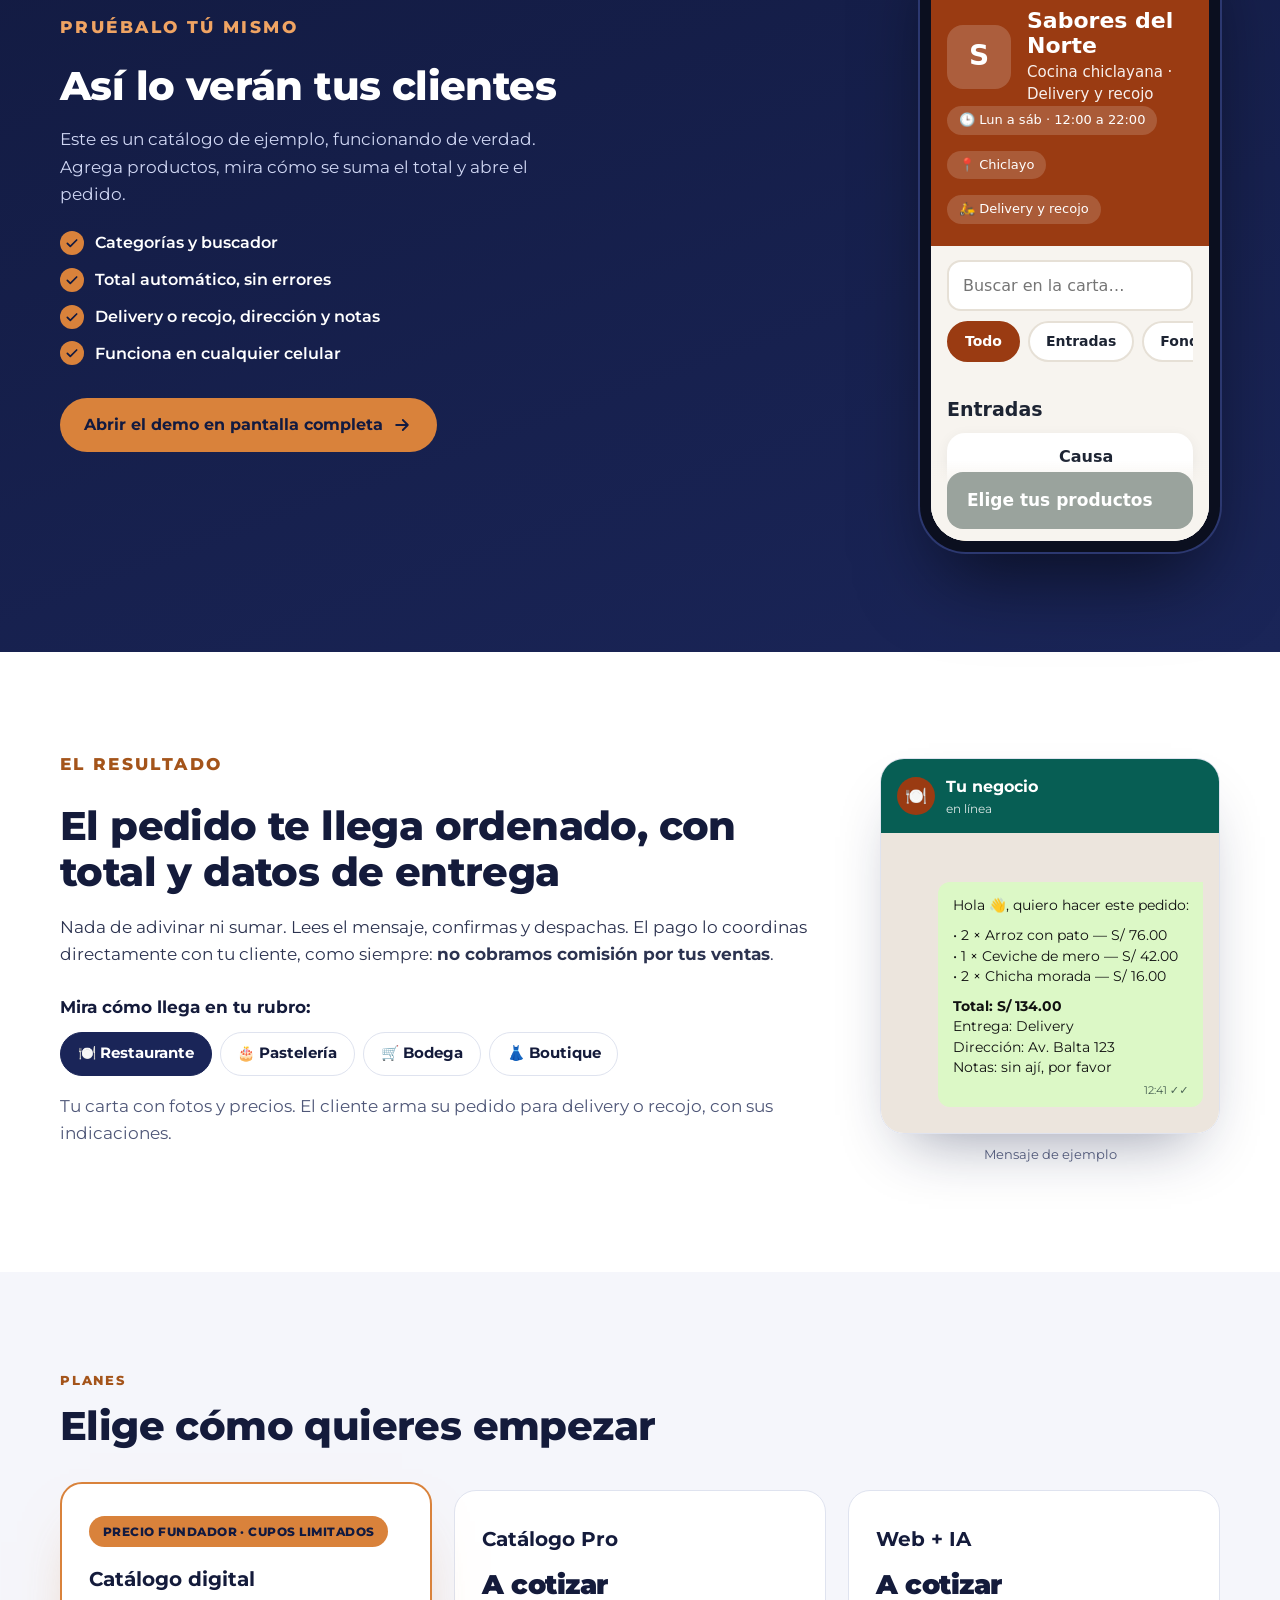
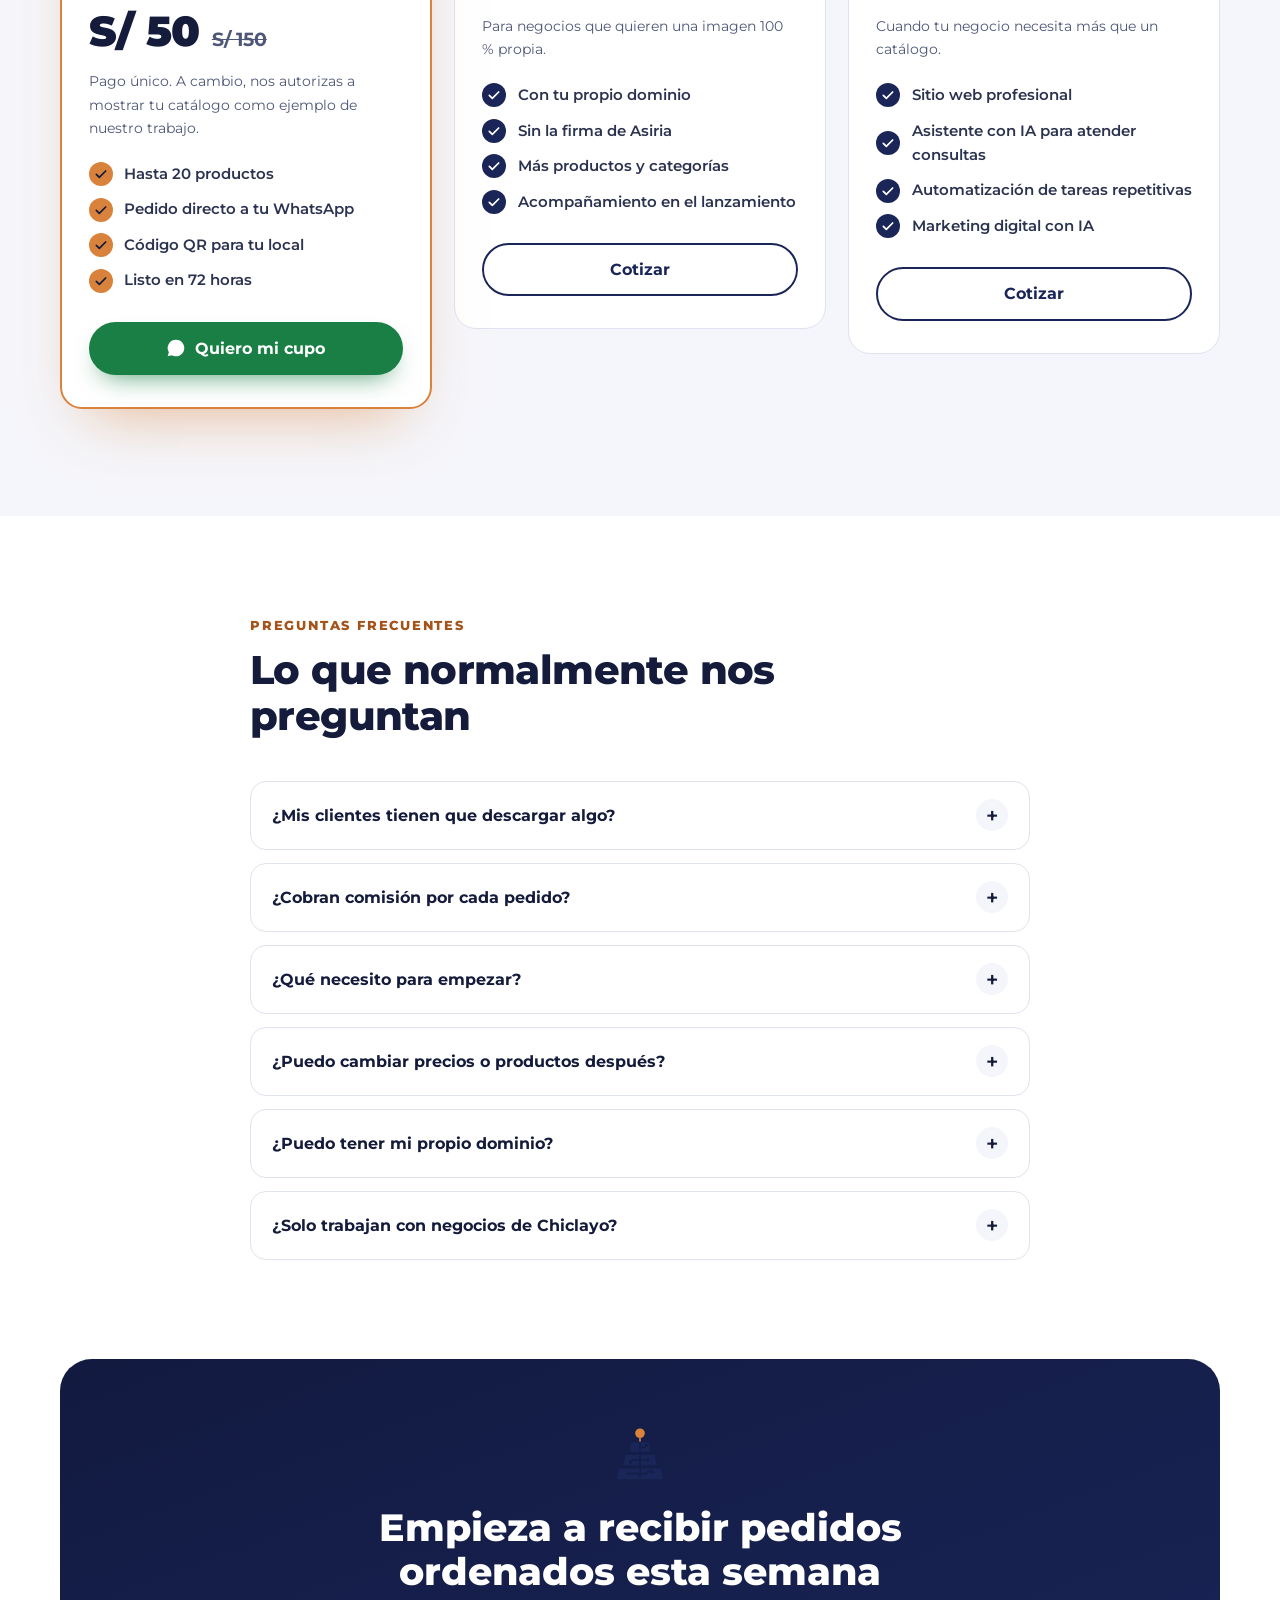
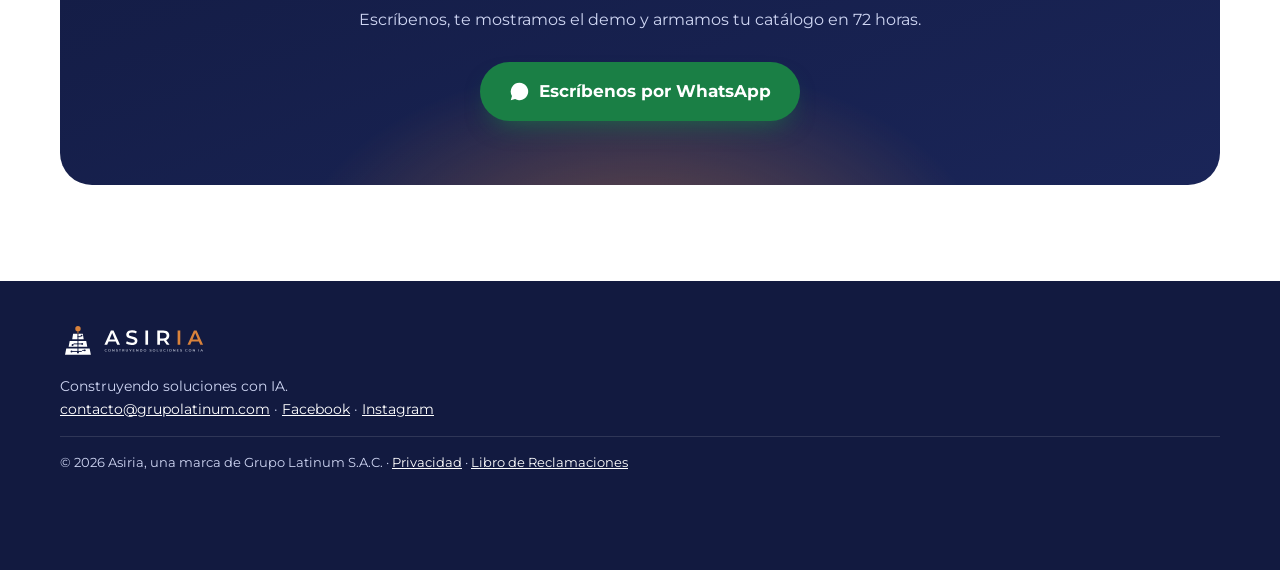
==== commit 5dd7ea7f: "Portada más dinámica: rubro que cambia, cinta, comparación y pedidos por rubro Co-Authored-By: Claud" ====
--- a/index.html
+++ b/index.html
@@ -13,7 +13,7 @@
 <link rel="preconnect" href="https://fonts.googleapis.com">
 <link rel="preconnect" href="https://fonts.gstatic.com" crossorigin>
 <link href="https://fonts.googleapis.com/css2?family=Montserrat:wght@500;600;700;800;900&display=swap" rel="stylesheet">
-<link rel="stylesheet" href="/css/sitio.css?v=1">
+<link rel="stylesheet" href="/css/sitio.css?v=2">
 <script>
   // Aplica las preferencias de accesibilidad antes de pintar la página
   try {
@@ -23,7 +23,7 @@
     ['contrast', 'links', 'motion', 'spacing'].forEach(k => { if (a[k]) h.dataset[k] = 'on'; });
   } catch (e) {}
 </script>
-<script src="/js/sitio.js?v=1" defer></script>
+<script src="/js/sitio.js?v=2" defer></script>
 </head>
 <body>
 <svg width="0" height="0" style="position:absolute" aria-hidden="true">
@@ -88,6 +88,10 @@
       <div class="hero__texto">
         <p class="etiqueta"><i aria-hidden="true"></i>Catálogos digitales · Automatización con IA</p>
         <h1>Tus clientes ya están en WhatsApp. <em>Dales una carta que vende sola.</em></h1>
+        <p class="rotador"><span class="rotador__fijo">Hecho para</span>
+          <span class="rotador__caja" aria-hidden="true"><span class="rotador__palabra" id="rubro">restaurantes</span></span>
+          <span class="oculto">restaurantes, pastelerías, cafeterías, bodegas, boutiques, ferreterías y florerías</span>
+        </p>
         <p class="hero__bajada">Creamos tu catálogo digital: tus clientes eligen, ven el total y te envían el <strong>pedido listo</strong> a tu WhatsApp. Sin descargar apps y sin comisiones por venta.</p>
         <div class="hero__botones">
           <a class="btn btn--wa btn--grande" href="https://wa.me/51958736378?text=Hola%20Asiria%2C%20quiero%20mi%20cat%C3%A1logo%20digital">
@@ -110,6 +114,14 @@
       </div>
     </div>
   </section>
+
+  <!-- Cinta de rubros (decorativa) -->
+  <div class="cinta" aria-hidden="true">
+    <div class="cinta__pista">
+      <ul><li>🍽️ Restaurantes</li><li>🎂 Pastelerías</li><li>☕ Cafeterías</li><li>🛒 Bodegas y minimarkets</li><li>👗 Boutiques</li><li>🔧 Ferreterías</li><li>💐 Florerías</li><li>💅 Estética y belleza</li><li>🥖 Panaderías</li><li>🍦 Heladerías</li></ul>
+      <ul><li>🍽️ Restaurantes</li><li>🎂 Pastelerías</li><li>☕ Cafeterías</li><li>🛒 Bodegas y minimarkets</li><li>👗 Boutiques</li><li>🔧 Ferreterías</li><li>💐 Florerías</li><li>💅 Estética y belleza</li><li>🥖 Panaderías</li><li>🍦 Heladerías</li></ul>
+    </div>
+  </div>
 
   <!-- 2. El problema -->
   <section class="seccion" aria-labelledby="t-problema">
@@ -126,8 +138,31 @@
     </div>
   </section>
 
+  <!-- 2b. Comparación -->
+  <section class="seccion seccion--tinte" aria-labelledby="t-compara">
+    <div class="contenedor">
+      <p class="sobretitulo">La diferencia</p>
+      <h2 id="t-compara" class="titulo">Fotos sueltas y PDF frente a un catálogo que vende</h2>
+      <div class="compara revelar">
+        <table>
+          <caption class="oculto">Comparación entre vender con fotos sueltas o PDF y vender con un catálogo de Asiria</caption>
+          <thead>
+            <tr><th scope="col"><span class="oculto">Aspecto</span></th><th scope="col" class="compara__antes">Fotos sueltas o PDF</th><th scope="col" class="compara__asiria">Catálogo Asiria</th></tr>
+          </thead>
+          <tbody>
+            <tr><th scope="row">Ver productos y precios</th><td data-col="Fotos sueltas o PDF">Buscando entre mensajes o descargando un archivo pesado</td><td data-col="Catálogo Asiria">Todo en una página, con categorías y buscador</td></tr>
+            <tr><th scope="row">Total del pedido</th><td data-col="Fotos sueltas o PDF">Lo sumas tú, a mano</td><td data-col="Catálogo Asiria">Se calcula solo, sin errores</td></tr>
+            <tr><th scope="row">Cómo te llega el pedido</th><td data-col="Fotos sueltas o PDF">En varios mensajes desordenados</td><td data-col="Catálogo Asiria">En un solo mensaje, con entrega y notas</td></tr>
+            <tr><th scope="row">Cambiar un precio</th><td data-col="Fotos sueltas o PDF">Rehacer y reenviar fotos o el PDF</td><td data-col="Catálogo Asiria">Se cambia en un solo lugar y listo</td></tr>
+            <tr><th scope="row">Imagen de tu negocio</th><td data-col="Fotos sueltas o PDF">Fotos de distinta calidad y formato</td><td data-col="Catálogo Asiria">Con tu logo, tus colores y tu código QR</td></tr>
+          </tbody>
+        </table>
+      </div>
+    </div>
+  </section>
+
   <!-- 3. Cómo funciona -->
-  <section class="seccion seccion--tinte" id="como-funciona" aria-labelledby="t-como">
+  <section class="seccion" id="como-funciona" aria-labelledby="t-como">
     <div class="contenedor">
       <p class="sobretitulo">Cómo funciona</p>
       <h2 id="t-como" class="titulo">De tu lista de productos a recibir pedidos en 3 pasos</h2>
@@ -162,15 +197,29 @@
     </div>
   </section>
 
-  <!-- 5. Cómo llega el pedido -->
-  <section class="seccion" aria-labelledby="t-llega">
+  <!-- 5. Cómo llega el pedido, por rubro -->
+  <section class="seccion" id="rubros" aria-labelledby="t-llega">
     <div class="contenedor llega">
-      <div class="llega__chat revelar" aria-hidden="true">
+      <div class="llega__texto">
+        <p class="sobretitulo">El resultado</p>
+        <h2 id="t-llega" class="titulo">El pedido te llega ordenado, con total y datos de entrega</h2>
+        <p>Nada de adivinar ni sumar. Lees el mensaje, confirmas y despachas. El pago lo coordinas directamente con tu cliente, como siempre: <strong>no cobramos comisión por tus ventas</strong>.</p>
+        <p class="ideal" id="t-rubros">Mira cómo llega en tu rubro:</p>
+        <div class="pestanas" role="tablist" aria-labelledby="t-rubros">
+          <button type="button" role="tab" id="tab-restaurante" aria-controls="panel-rubro" aria-selected="true" data-rubro="restaurante">🍽️ Restaurante</button>
+          <button type="button" role="tab" id="tab-pasteleria" aria-controls="panel-rubro" aria-selected="false" tabindex="-1" data-rubro="pasteleria">🎂 Pastelería</button>
+          <button type="button" role="tab" id="tab-bodega" aria-controls="panel-rubro" aria-selected="false" tabindex="-1" data-rubro="bodega">🛒 Bodega</button>
+          <button type="button" role="tab" id="tab-boutique" aria-controls="panel-rubro" aria-selected="false" tabindex="-1" data-rubro="boutique">👗 Boutique</button>
+        </div>
+        <p class="rubro-texto" id="rubro-texto">Tu carta con fotos y precios. El cliente arma su pedido para delivery o recojo, con sus indicaciones.</p>
+      </div>
+      <div class="llega__chat" id="panel-rubro" role="tabpanel" aria-labelledby="tab-restaurante" tabindex="0">
         <div class="chat">
-          <div class="chat__cab"><span class="chat__avatar">S</span><div><b>Tu negocio</b><small>WhatsApp</small></div></div>
+          <div class="chat__cab"><span class="chat__avatar" id="chat-avatar" aria-hidden="true">🍽️</span><div><b>Tu negocio</b><small id="chat-estado">en línea</small></div></div>
           <div class="chat__cuerpo">
-            <div class="chat__msg">
-              <p>Hola Sabores del Norte 👋, quiero hacer este pedido:</p>
+            <div class="chat__escribiendo" id="chat-escribiendo" hidden aria-hidden="true"><i></i><i></i><i></i></div>
+            <div class="chat__msg" id="chat-msg">
+              <p>Hola 👋, quiero hacer este pedido:</p>
               <p>• 2 × Arroz con pato — S/ 76.00<br>• 1 × Ceviche de mero — S/ 42.00<br>• 2 × Chicha morada — S/ 16.00</p>
               <p><b>Total: S/ 134.00</b><br>Entrega: Delivery<br>Dirección: Av. Balta 123<br>Notas: sin ají, por favor</p>
               <small>12:41 ✓✓</small>
@@ -178,15 +227,6 @@
           </div>
         </div>
         <p class="nota-ejemplo">Mensaje de ejemplo</p>
-      </div>
-      <div class="llega__texto">
-        <p class="sobretitulo">El resultado</p>
-        <h2 id="t-llega" class="titulo">El pedido te llega ordenado, con total y datos de entrega</h2>
-        <p>Nada de adivinar ni sumar. Lees el mensaje, confirmas y despachas. El pago lo coordinas directamente con tu cliente, como siempre: <strong>no cobramos comisión por tus ventas</strong>.</p>
-        <p class="ideal">Ideal para:</p>
-        <ul class="rubros">
-          <li>Restaurantes</li><li>Pastelerías</li><li>Cafeterías</li><li>Bodegas y minimarkets</li><li>Boutiques</li><li>Ferreterías</li><li>Florerías</li><li>Estética y belleza</li>
-        </ul>
       </div>
     </div>
   </section>
--- a/css/sitio.css
+++ b/css/sitio.css
@@ -22,6 +22,7 @@
 html[data-motion="on"] .revelar{opacity:1!important;transform:none!important}
 
 *,*::before,*::after{box-sizing:border-box;margin:0;padding:0}
+[hidden]{display:none!important}
 html{scroll-behavior:smooth;font-size:var(--base);scroll-padding-top:84px}
 body{font-family:Montserrat,system-ui,-apple-system,"Segoe UI",sans-serif;color:var(--texto);background:var(--fondo);line-height:1.6;-webkit-font-smoothing:antialiased}
 img,svg,iframe{display:block;max-width:100%}
@@ -151,7 +152,7 @@
 .lista-check svg{flex:none;width:24px;height:24px;padding:4px;border-radius:50%;background:var(--navy);color:#fff}
 
 /* Cómo llega */
-.llega{display:grid;grid-template-columns:auto 1fr;gap:4rem;align-items:center}
+.llega{display:grid;grid-template-columns:1fr auto;gap:4rem;align-items:center}
 .chat{width:340px;border-radius:24px;overflow:hidden;box-shadow:var(--sombra);border:1px solid var(--linea)}
 .chat__cab{display:flex;align-items:center;gap:.7rem;padding:.9rem 1rem;background:#075e54;color:#fff}
 .chat__cab small{display:block;font-size:.75rem;opacity:.85}
@@ -244,3 +245,63 @@
   .burbuja--2{right:0;bottom:40px}
   .chat{width:min(340px,calc(100vw - 32px))}
 }
+
+/* ===== Mejoras dinámicas ===== */
+/* Palabra que cambia en la portada */
+.rotador{display:flex;flex-wrap:wrap;align-items:center;gap:.5rem;margin:-.2rem 0 1.2rem;font-size:clamp(1.05rem,.95rem + .5vw,1.3rem);font-weight:700;color:var(--sobre-oscuro-suave)}
+.rotador__caja{display:inline-block;position:relative;overflow:hidden;height:1.9em;padding:0 .8rem;border-radius:12px;background:rgba(217,130,59,.16);border:1px solid rgba(240,164,99,.45)}
+.rotador__palabra{display:block;line-height:1.9em;color:var(--cobre-claro);font-weight:800;transition:transform .45s var(--ease),opacity .45s}
+.rotador__palabra.sale{transform:translateY(-100%);opacity:0}
+.rotador__palabra.entra{transform:translateY(100%);opacity:0;transition:none}
+
+/* Cinta de rubros */
+.cinta{overflow:hidden;background:var(--cobre);color:var(--navy-2);border-block:1px solid rgba(0,0,0,.08)}
+.cinta__pista{display:flex;width:max-content;animation:cinta 38s linear infinite}
+.cinta:hover .cinta__pista{animation-play-state:paused}
+.cinta ul{display:flex;flex:none}
+.cinta li{padding:.95rem 1.6rem;font-weight:800;font-size:.95rem;white-space:nowrap;position:relative}
+.cinta li::after{content:"✦";position:absolute;right:-.35rem;opacity:.55}
+@keyframes cinta{to{transform:translateX(-50%)}}
+html[data-contrast="on"] .cinta{background:#000;color:#ffd400}
+
+/* Tabla comparativa */
+.compara{border-radius:var(--radio);overflow:hidden;background:#fff;border:1px solid var(--linea);box-shadow:0 30px 60px -40px rgba(18,26,64,.5)}
+.compara table{width:100%;border-collapse:collapse}
+.compara th,.compara td{padding:1.05rem 1.3rem;text-align:left;vertical-align:top;border-bottom:1px solid var(--linea);font-size:.95rem}
+.compara tbody tr:last-child>*{border-bottom:0}
+.compara thead th{font-size:.82rem;letter-spacing:.06em;text-transform:uppercase;font-weight:800}
+.compara tbody th{color:var(--tinta);font-weight:700;width:26%}
+.compara__antes{color:var(--suave)}
+.compara__asiria{background:var(--navy);color:#fff}
+.compara td:nth-child(2){color:var(--suave)}
+.compara td:nth-child(2)::before{content:"✕";display:inline-grid;place-items:center;width:22px;height:22px;margin-right:.55rem;border-radius:50%;background:#f2dede;color:#9b2c2c;font-size:.7rem;font-weight:900;vertical-align:-.15em}
+.compara td:nth-child(3){background:#f3f5fd;color:var(--tinta);font-weight:600}
+.compara td:nth-child(3)::before{content:"✓";display:inline-grid;place-items:center;width:22px;height:22px;margin-right:.55rem;border-radius:50%;background:var(--cobre);color:var(--navy-2);font-size:.75rem;font-weight:900;vertical-align:-.15em}
+html[data-contrast="on"] .compara td:nth-child(3){background:#fff}
+
+/* Pestañas por rubro */
+.pestanas{display:flex;flex-wrap:wrap;gap:.5rem;margin-bottom:1.1rem}
+.pestanas [role="tab"]{min-height:44px;padding:.5rem 1.05rem;border-radius:999px;border:1.5px solid var(--linea);background:#fff;color:var(--tinta);font-weight:700;font-size:.92rem;transition:background .2s,color .2s,border-color .2s}
+.pestanas [role="tab"]:hover{border-color:var(--navy)}
+.pestanas [role="tab"][aria-selected="true"]{background:var(--navy);border-color:var(--navy);color:#fff}
+.rubro-texto{min-height:3.2em;color:var(--suave)}
+.llega__chat:focus-visible{outline-offset:8px;border-radius:26px}
+.chat__cuerpo{min-height:300px;display:flex;flex-direction:column;justify-content:flex-end}
+.chat__escribiendo{align-self:flex-end;display:flex;gap:5px;padding:.8rem 1rem;border-radius:12px 0 12px 12px;background:#dcf8c6}
+.chat__escribiendo i{width:8px;height:8px;border-radius:50%;background:#5b7a66;animation:punto 1s infinite}
+.chat__escribiendo i:nth-child(2){animation-delay:.15s}
+.chat__escribiendo i:nth-child(3){animation-delay:.3s}
+@keyframes punto{50%{transform:translateY(-4px);opacity:.5}}
+.chat__msg.aparece{animation:aparece .45s var(--ease)}
+@keyframes aparece{from{opacity:0;transform:translateY(14px) scale(.97)}}
+.chat__avatar{font-size:1.1rem}
+
+@media (max-width:560px){
+  .compara thead{display:none}
+  .compara table,.compara tbody,.compara tr,.compara th,.compara td{display:block;width:100%}
+  .compara tr{border-bottom:1px solid var(--linea)}
+  .compara tbody tr:last-child{border-bottom:0}
+  .compara tbody th{width:100%;padding-bottom:.3rem;border:0;background:var(--tinte)}
+  .compara td{border:0;padding:.6rem 1.1rem}
+  .compara td::after{content:attr(data-col);display:block;margin-top:.15rem;font-size:.72rem;font-weight:700;letter-spacing:.05em;text-transform:uppercase;opacity:.7}
+}
